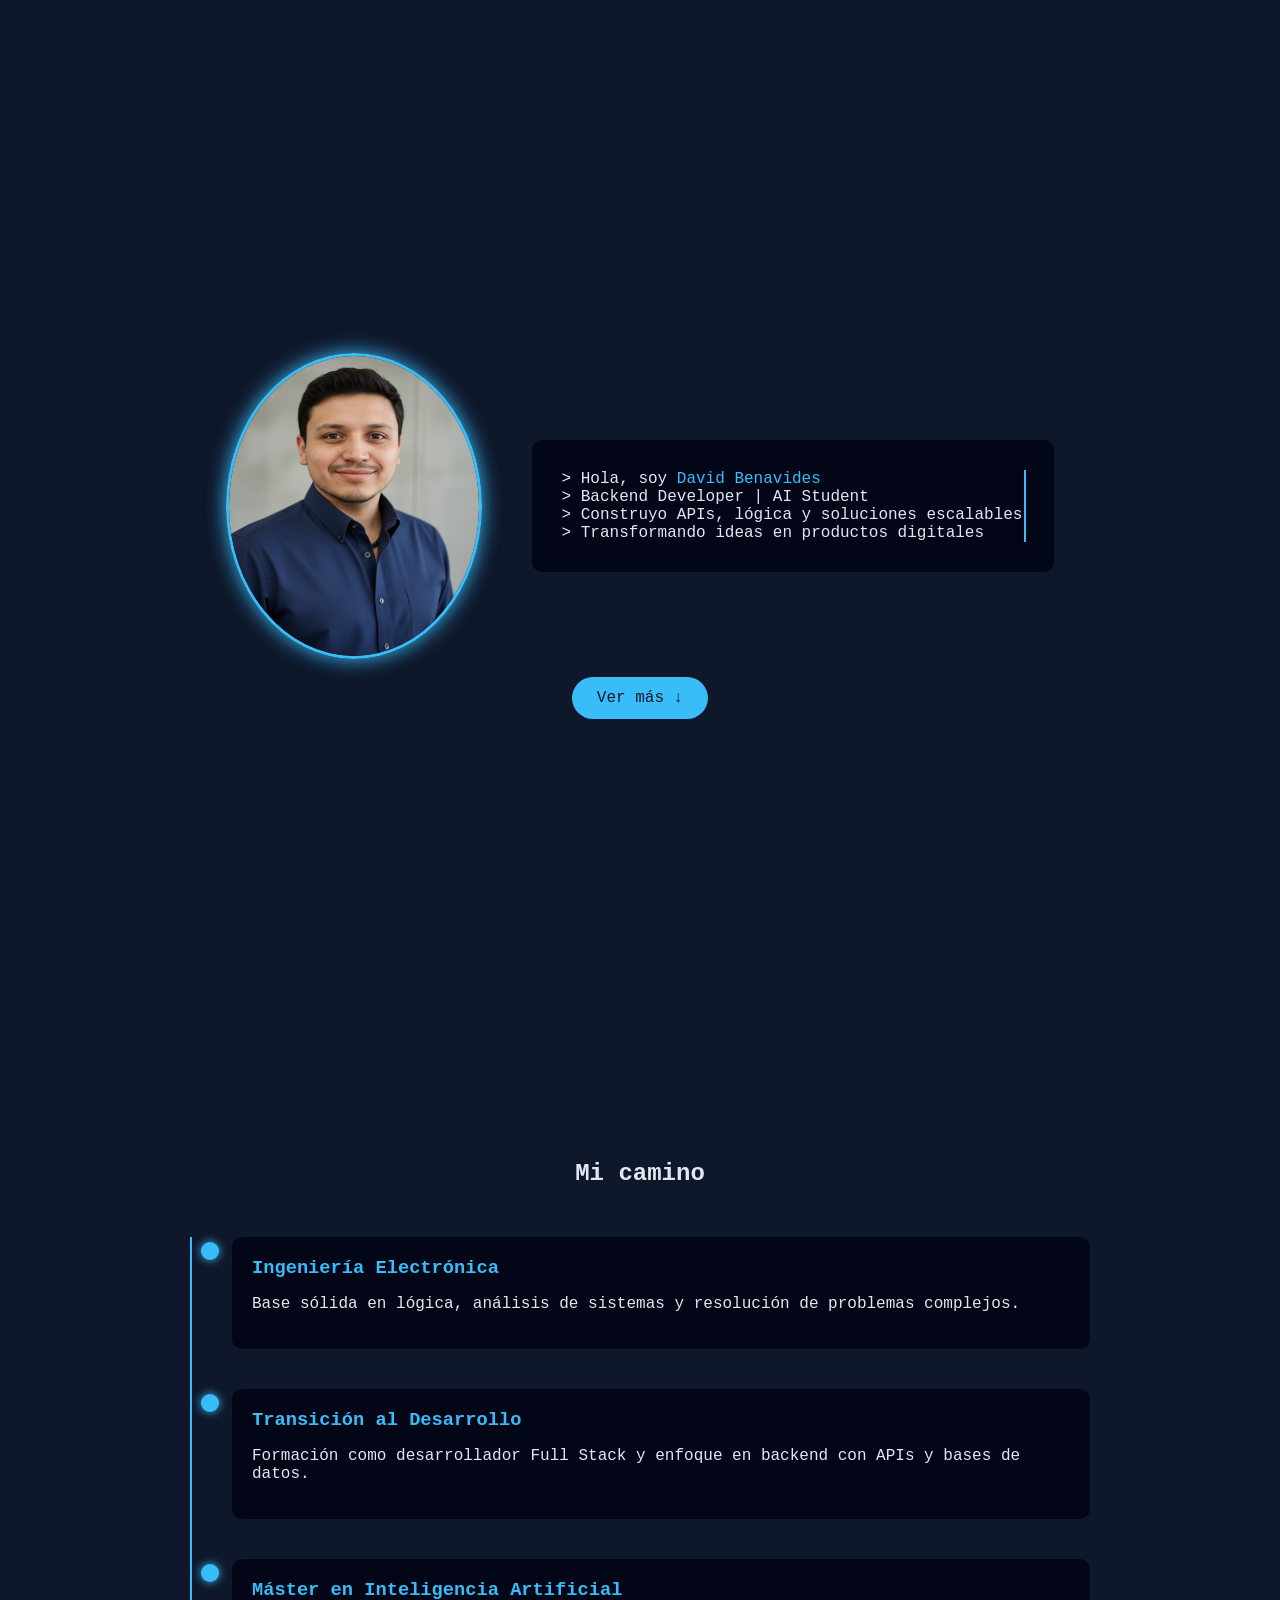
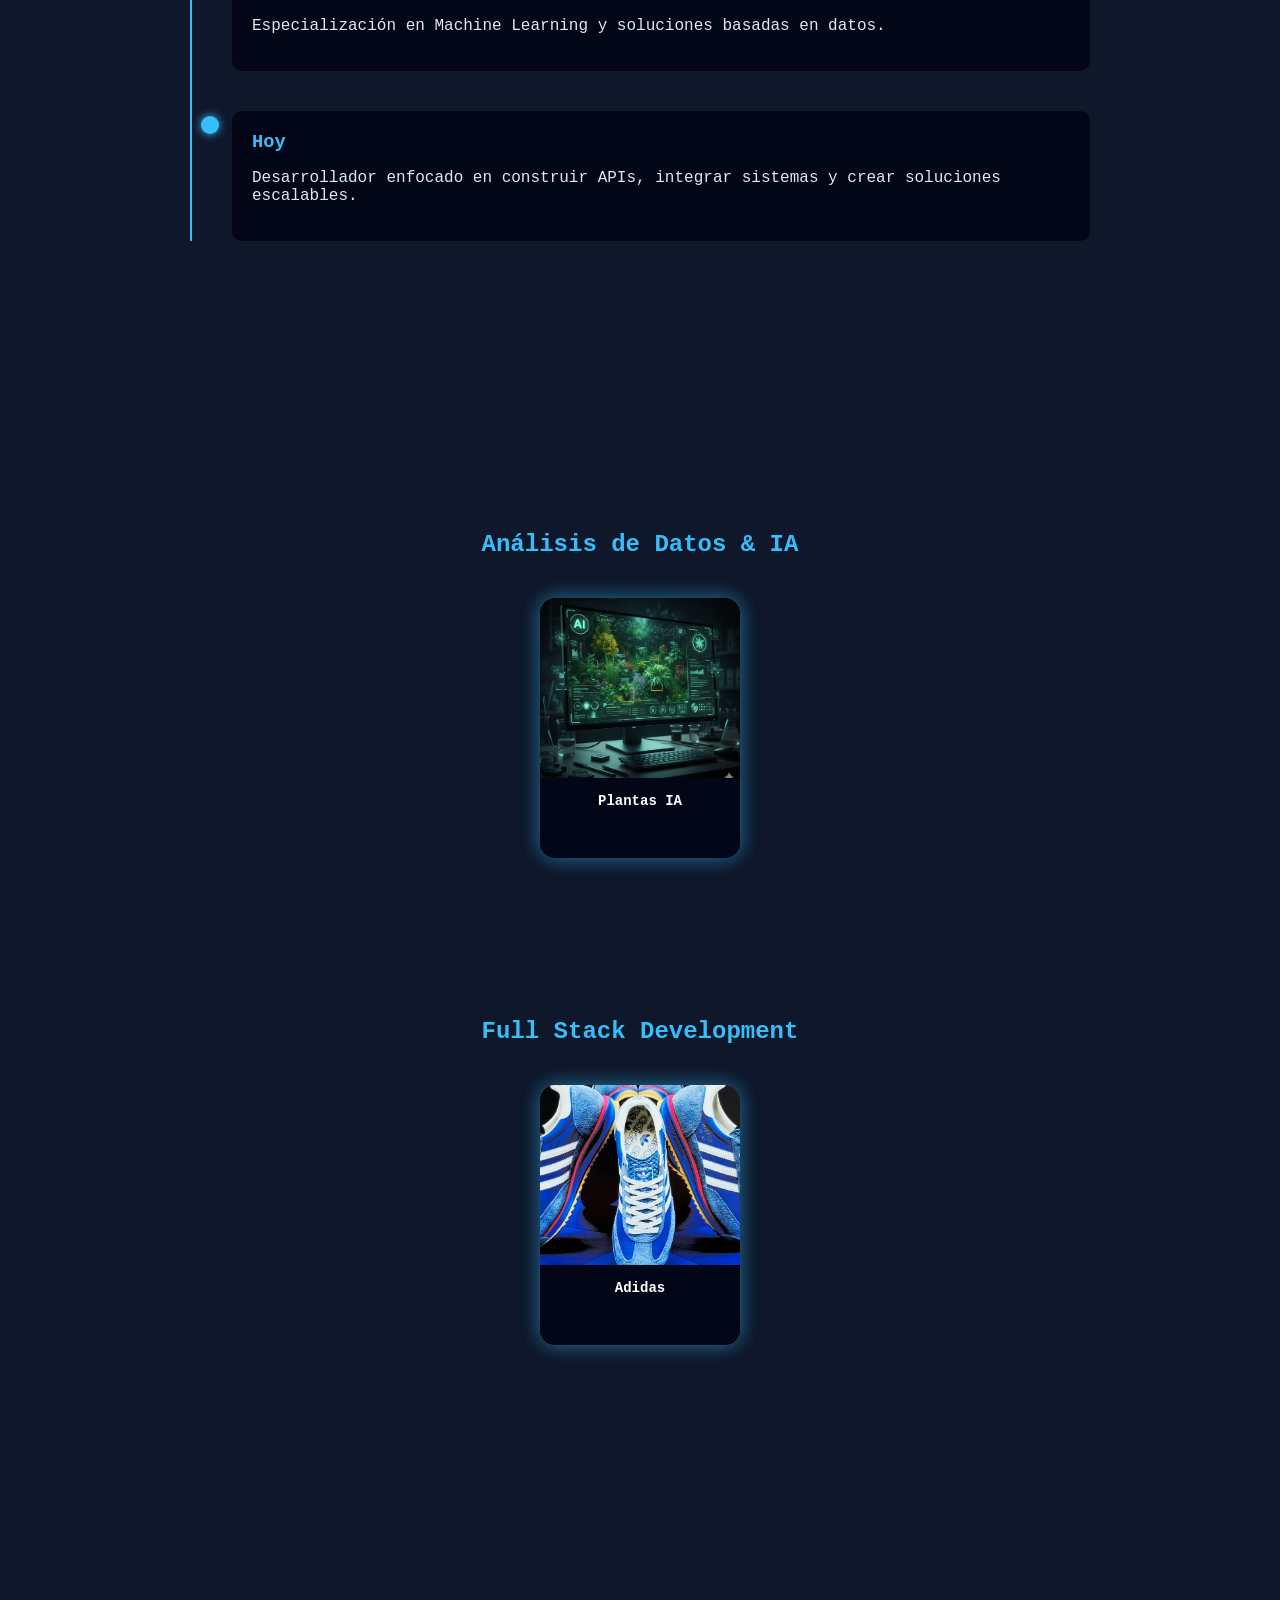
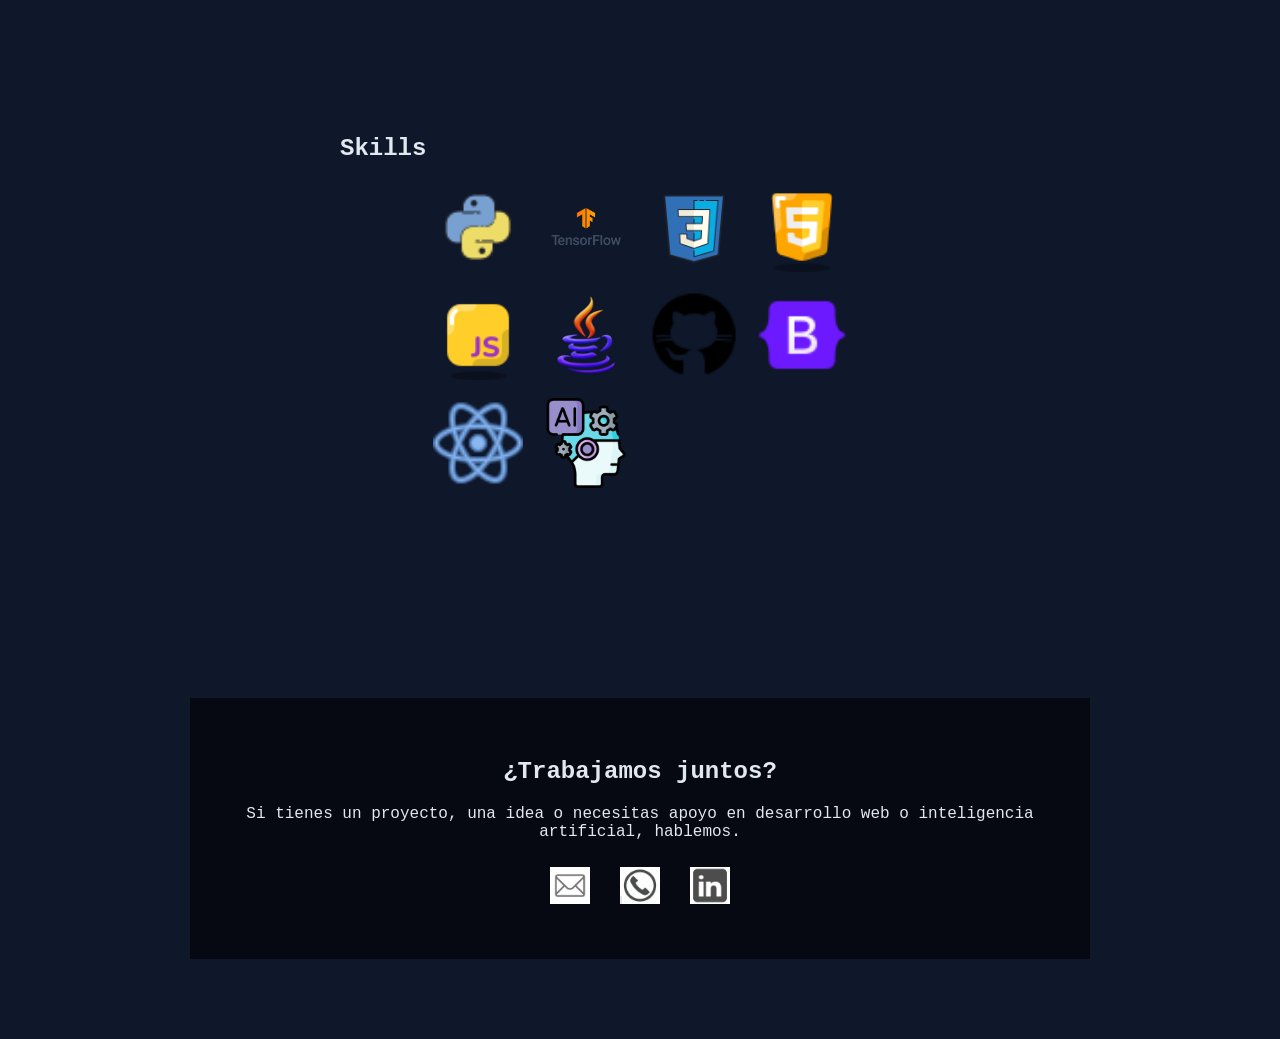
==== index.htm @ c7b83f07 "portafolio nuevo" ====
<!DOCTYPE html>
<html lang="es">
<head>
  <meta charset="UTF-8">
  <meta name="viewport" content="width=device-width, initial-scale=1.0">
  <title>David Benavides | Portfolio</title>
  <link rel="stylesheet" href="style.css">
</head>
<body>

<!-- HERO -->
<section class="hero">
  <div class="container">
    <img src="imagenes/david.jpg" alt="David" class="photo">

    <div class="terminal">
      <span class="line">> Hola, soy <span class="highlight">David Benavides</span></span>
      <span class="line">> Backend Developer | AI Student</span>
      <span class="line">> Construyo APIs, lógica y soluciones escalables</span>
      <span class="line">> Transformando ideas en productos digitales</span>
    </div>
  </div>

  <div class="cta">
    <a href="#about" class="btn">Ver más ↓</a>
  </div>
</section>

<!-- SOBRE MI -->
<section id="about" class="timeline-section">
  <h2>Mi camino</h2>

  <div class="timeline">

    <div class="timeline-item">
      <div class="timeline-content">
        <h3>Ingeniería Electrónica</h3>
        <p>Base sólida en lógica, análisis de sistemas y resolución de problemas complejos.</p>
      </div>
    </div>

    <div class="timeline-item">
      <div class="timeline-content">
        <h3>Transición al Desarrollo</h3>
        <p>Formación como desarrollador Full Stack y enfoque en backend con APIs y bases de datos.</p>
      </div>
    </div>

    <div class="timeline-item">
      <div class="timeline-content">
        <h3>Máster en Inteligencia Artificial</h3>
        <p>Especialización en Machine Learning y soluciones basadas en datos.</p>
      </div>
    </div>

    <div class="timeline-item">
      <div class="timeline-content">
        <h3>Hoy</h3>
        <p>Desarrollador enfocado en construir APIs, integrar sistemas y crear soluciones escalables.</p>
      </div>
    </div>

  </div>
</section>

<!-- PROYECTOS -->
<div class="projects-wrapper">

<section class="projects-3d">

  <!-- ===== IA ===== -->
  <h2>Análisis de Datos & IA</h2>

  <div class="projects-wrapper">

    <div class="container3d" id="carousel1">

      <div class="tarjeta" data-id="plantas" style="--i:0">
        <img src="../imagenes/imagen3.png">
        <h3>Plantas IA</h3>
      </div>

      <div class="tarjeta" data-id="placas" style="--i:1">
        <img src="../imagenes/imagen4.png">
        <h3>Placas IA</h3>
      </div>

      <div class="tarjeta" data-id="credito" style="--i:2">
        <img src="../imagenes/imagen5.png">
        <h3>Crédito ML</h3>
      </div>

      <div class="tarjeta" data-id="medico" style="--i:3">
        <img src="../imagenes/imagen2.png">
        <h3>Análisis Médico</h3>
      </div>

    </div>

  </div>


  <!-- ===== FULL STACK ===== -->
  <h2>Full Stack Development</h2>

  <div class="projects-wrapper">

    <div class="container3d" id="carousel2">

      <div class="tarjeta" data-id="adidas" style="--i:0">
        <img src="../imagenes/imagen8.webp">
        <h3>Adidas</h3>
      </div>

      <div class="tarjeta" data-id="cabanas" style="--i:1">
        <img src="../imagenes/imagen7.jpg">
        <h3>Cabañas</h3>
      </div>

      <div class="tarjeta" data-id="ecommerce" style="--i:2">
        <img src="../imagenes/imagen1.png">
        <h3>E-commerce</h3>
      </div>

      <div class="tarjeta" data-id="webapp" style="--i:3">
        <img src="../imagenes/imagen6.png">
        <h3>Web App</h3>
      </div>

    </div>

  </div>

 
</div>

</section>





<!-- SKILLS -->
<section id="skills">
  <div class="skills-card">
    <h2 class="skills-title">Skills</h2>

    <div class="skills-line">
      <img src="imagenes/python3.png" class="skill skill-anim">
      <img src="imagenes/tensorFlow.png" class="skill skill-anim">
      <img src="imagenes/css3.png" class="skill skill-anim">
      <img src="imagenes/html3.png" class="skill skill-anim">
      <img src="imagenes/javascript3.png" class="skill skill-anim">
      <img src="imagenes/java3.png" class="skill skill-anim">

      <img src="imagenes/git3.png" class="skill skill-static">
      <img src="imagenes/boostrap3.png" class="skill skill-static">
      <img src="imagenes/react3.png" class="skill skill-static">
      <img src="imagenes/ai.png" class="skill skill-static">
    </div>
  </div>
</section>

<!-- CONTACTO -->
<section id="contacto">
  <div class="contact-card">
    <div class="contact-overlay">
      <h2>¿Trabajamos juntos?</h2>
      <p>
        Si tienes un proyecto, una idea o necesitas apoyo en desarrollo web
        o inteligencia artificial, hablemos.
      </p>

      <div class="contact-buttons">
        <a href="mailto:benavidesrestrepodavid@gmail.com" class="icon-contact">
          <img src="imagenes/correo.png">
        </a>

        <a href="https://wa.me/573246151330" target="_blank" class="icon-contact">
          <img src="imagenes/wssp.jpg">
        </a>

        <a href="https://www.linkedin.com/in/david-benavides-restrepo-1a82552b4/" target="_blank" class="icon-contact">
          <img src="imagenes/linkedin.png">
        </a>
      </div>
    </div>
  </div>
</section>

<!-- PANEL FLOTANTE -->
<div id="overlay" class="overlay hidden">
  <div class="project-panel">

    <button class="close-btn" onclick="cerrarPanel()">✕</button>

    <h2 id="panel-title">Título</h2>
    
    <p id="panel-desc" class="typing-fast">
      Descripción del proyecto...
    </p>

    <a id="panel-link" href="#" target="_blank" class="btn-panel">
      Ver proyecto
    </a>

  </div>
</div>
<script src="script.js"></script>
</body>

</html>
---- style.css ----
body {
  margin: 0;
  font-family: 'Courier New', monospace;
  background: #0f172a;
  color: #e2e8f0;
}

section {
  padding: 80px 20px;
}

/* HERO */
.hero {
  height: 100vh;
  display: flex;
  flex-direction: column;
  justify-content: center;
}

.container {
  display: flex;
  align-items: center;
  justify-content: center;
  gap: 50px;
}

.photo {
  width: 250px;
  height: 300px;
  border-radius: 50%;
  border: 3px solid #38bdf8;
  box-shadow: 0 0 20px #38bdf8;
}

/* TERMINAL */
.terminal {
  background: #020617;
  padding: 30px;
  border-radius: 10px;
}

.line {
  display: block;
  white-space: nowrap;
  overflow: hidden;
  border-right: 2px solid #38bdf8;
  width: 0;
  animation: typing 3s steps(40, end) forwards, blink 0.7s infinite;
}

.line:nth-child(2) { animation-delay: 3s; }
.line:nth-child(3) { animation-delay: 6s; }
.line:nth-child(4) { animation-delay: 9s; }

@keyframes typing {
  from { width: 0 }
  to { width: 100% }
}

@keyframes blink {
  50% { border-color: transparent }
}

.highlight {
  color: #38bdf8;
}

/* BOTÓN */
.cta {
  text-align: center;
  margin-top: 30px;
}

.btn {
  background: #38bdf8;
  padding: 12px 25px;
  border-radius: 25px;
  text-decoration: none;
  color: #0f172a;
}

/* ABOUT */
.about {
  text-align: center;
  max-width: 800px;
  margin: auto;
}

/* PROYECTOS */
.projects {
  text-align: center;
}

.cards {
  display: flex;
  gap: 30px;
  justify-content: center;
  flex-wrap: wrap;
}

.card {
  background: #020617;
  padding: 20px;
  border-radius: 10px;
  width: 250px;
  transition: 0.3s;
}

.card:hover {
  transform: translateY(-10px);
}


/* SKILLS */

.skills-card {
  max-width: 600px;
  margin: auto;
  padding: 50px 20px;
}

.skills-line {
  display: grid;
  grid-template-columns: repeat(4, 90px);
  justify-content: center;
  gap: 18px;
}

/* TODAS LAS SKILLS */
.skill {
  width: 90px;
  height: 90px;
  object-fit: contain;
  margin: auto;

  transition: transform 0.3s ease;

  /* 🔥 ANIMACIÓN PARA TODAS */
  animation: float 4s ease-in-out infinite;
}

/* HOVER */
.skill:hover {
  transform: scale(1.2) translateY(-5px);
}

/* 🔥 DESFASE (para que no se muevan al tiempo) */
.skill:nth-child(1) { animation-delay: 0s; }
.skill:nth-child(2) { animation-delay: 0.4s; }
.skill:nth-child(3) { animation-delay: 0.8s; }
.skill:nth-child(4) { animation-delay: 1.2s; }
.skill:nth-child(5) { animation-delay: 1.6s; }
.skill:nth-child(6) { animation-delay: 2s; }
.skill:nth-child(7) { animation-delay: 2.4s; }
.skill:nth-child(8) { animation-delay: 2.8s; }
.skill:nth-child(9) { animation-delay: 3.2s; }
.skill:nth-child(10) { animation-delay: 3.6s; }

/* ANIMACIÓN */
@keyframes float {
  0%   { transform: translateY(0); }
  50%  { transform: translateY(-12px); }
  100% { transform: translateY(0); }
}



/* CONTACTO */
.contact-card {
  max-width: 900px;
  margin: auto;
  background: url("imagenes/contact-bg.jpg") center/cover;
  border-radius: 15px;
}

.contact-overlay {
  background: rgba(0,0,0,0.6);
  padding: 40px;
  text-align: center;
}

.icon-contact {
  margin: 10px;
  display: inline-block;
}

.icon-contact img {
  width: 40px;
}
/* TIMELINE */
.timeline-section {
  text-align: center;
  max-width: 900px;
  margin: auto;
}

.timeline {
  position: relative;
  margin: 50px 0;
  padding-left: 20px;
  border-left: 2px solid #38bdf8;
}

.timeline-item {
  margin-bottom: 40px;
  position: relative;
}

.timeline-item::before {
  content: "";
  position: absolute;
  left: -11px;
  top: 5px;
  width: 18px;
  height: 18px;
  background: #38bdf8;
  border-radius: 50%;
  box-shadow: 0 0 10px #38bdf8;
}

.timeline-content {
  background: #020617;
  padding: 20px;
  border-radius: 10px;
  margin-left: 20px;
  text-align: left;
  transition: 0.3s;
}

.timeline-content:hover {
  transform: translateX(5px);
  box-shadow: 0 0 20px rgba(56,189,248,0.4);
}

.timeline-content h3 {
  margin: 0 0 10px;
  color: #38bdf8;
}
/* SECCIÓN */
.projects-3d {
  text-align: center;
}

.projects-3d h2 {
  margin: 80px 0 40px;
  color: #38bdf8;
}

/* CONTENEDOR */
.container3d {
  position: relative;
  width: 300px;
  height: 220px;
  margin: 0 auto 200px;
  transform-style: preserve-3d;
  animation: rotar 14s linear infinite;
}

/* ROTACIÓN SUAVE */
@keyframes rotar {
  from {
    transform: perspective(900px) rotateY(0deg);
  }
  to {
    transform: perspective(900px) rotateY(360deg);
  }
}

/* TARJETAS */
.tarjeta {
  position: absolute;
  width: 200px;
  height: 260px;
  top: 0;
  left: 50px;

  transform:
    rotateY(calc(var(--i) * 90deg))
    translateZ(280px);

  border-radius: 15px;
  overflow: hidden;
  background: #020617;
  box-shadow: 0 0 20px rgba(56,189,248,0.3);
  cursor: pointer;
  transition: 0.4s;
}

/* IMAGEN */
.tarjeta img {
  width: 100%;
  height: 180px;
  object-fit: cover;
}

/* TEXTO */
.tarjeta h3 {
  margin: 10px;
  font-size: 14px;
  color: white;
}

/* HOVER PRO */
.tarjeta:hover {
  transform:
    rotateY(calc(var(--i) * 90deg))
    translateZ(320px)
    scale(1.08);

  box-shadow: 0 0 35px #38bdf8;
}

/* PARTE DE EL DESPLIEGUE DE CADA PROYECTO*/

/* OVERLAY FONDO */
.overlay {
  position: fixed;
  top: 0;
  left: 0;
  width: 100%;
  height: 100%;

  background: rgba(0,0,0,0.5);
  backdrop-filter: blur(5px);

  display: flex;
  justify-content: flex-end;
  align-items: center;

  padding-right: 80px;
  z-index: 999;
}

.hidden {
  display: none;
}

/* PANEL DERECHO */
.project-panel {
  width: 350px;
  height: 500px;

  background: white;
  color: #020617;

  border-radius: 15px;
  padding: 25px;

  box-shadow: 0 20px 50px rgba(0,0,0,0.5);

  display: flex;
  flex-direction: column;
  justify-content: space-between;

  animation: slideIn 0.4s ease;
}

/* ANIMACIÓN */
@keyframes slideIn {
  from {
    transform: translateX(100px);
    opacity: 0;
  }
  to {
    transform: translateX(0);
    opacity: 1;
  }
}

/* BOTÓN CERRAR */
.close-btn {
  align-self: flex-end;
  border: none;
  background: none;
  font-size: 20px;
  cursor: pointer;
}

/* BOTÓN LINK */
.btn-panel {
  text-decoration: none;
  background: #38bdf8;
  color: #020617;
  padding: 12px;
  border-radius: 10px;
  text-align: center;
  font-weight: bold;
}

/* TEXTO TYPING RÁPIDO */
.typing-fast {
  border-right: 2px solid #020617;
  white-space: normal;
  word-wrap: break-word;
  overflow-y: auto;
  animation: none;
}

@keyframes typingFast {
  from { width: 0 }
  to { width: 100% }
}
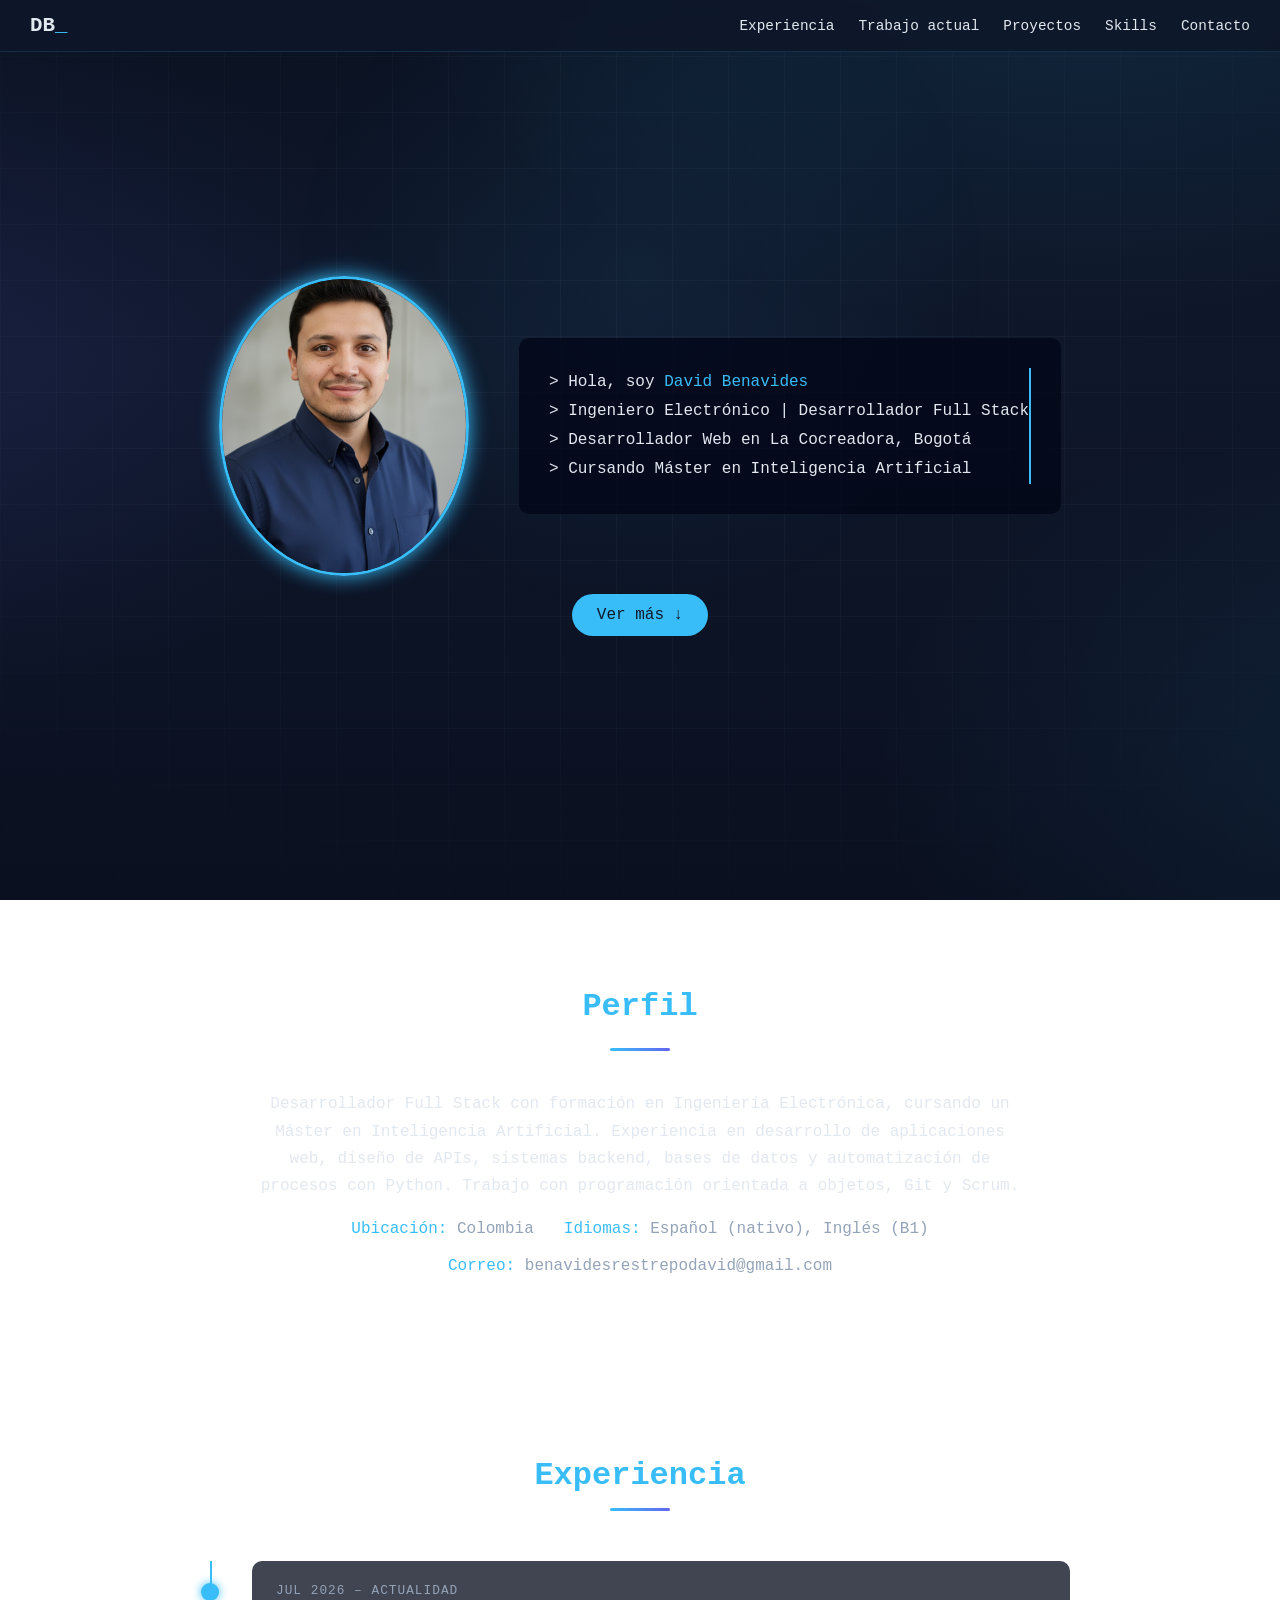
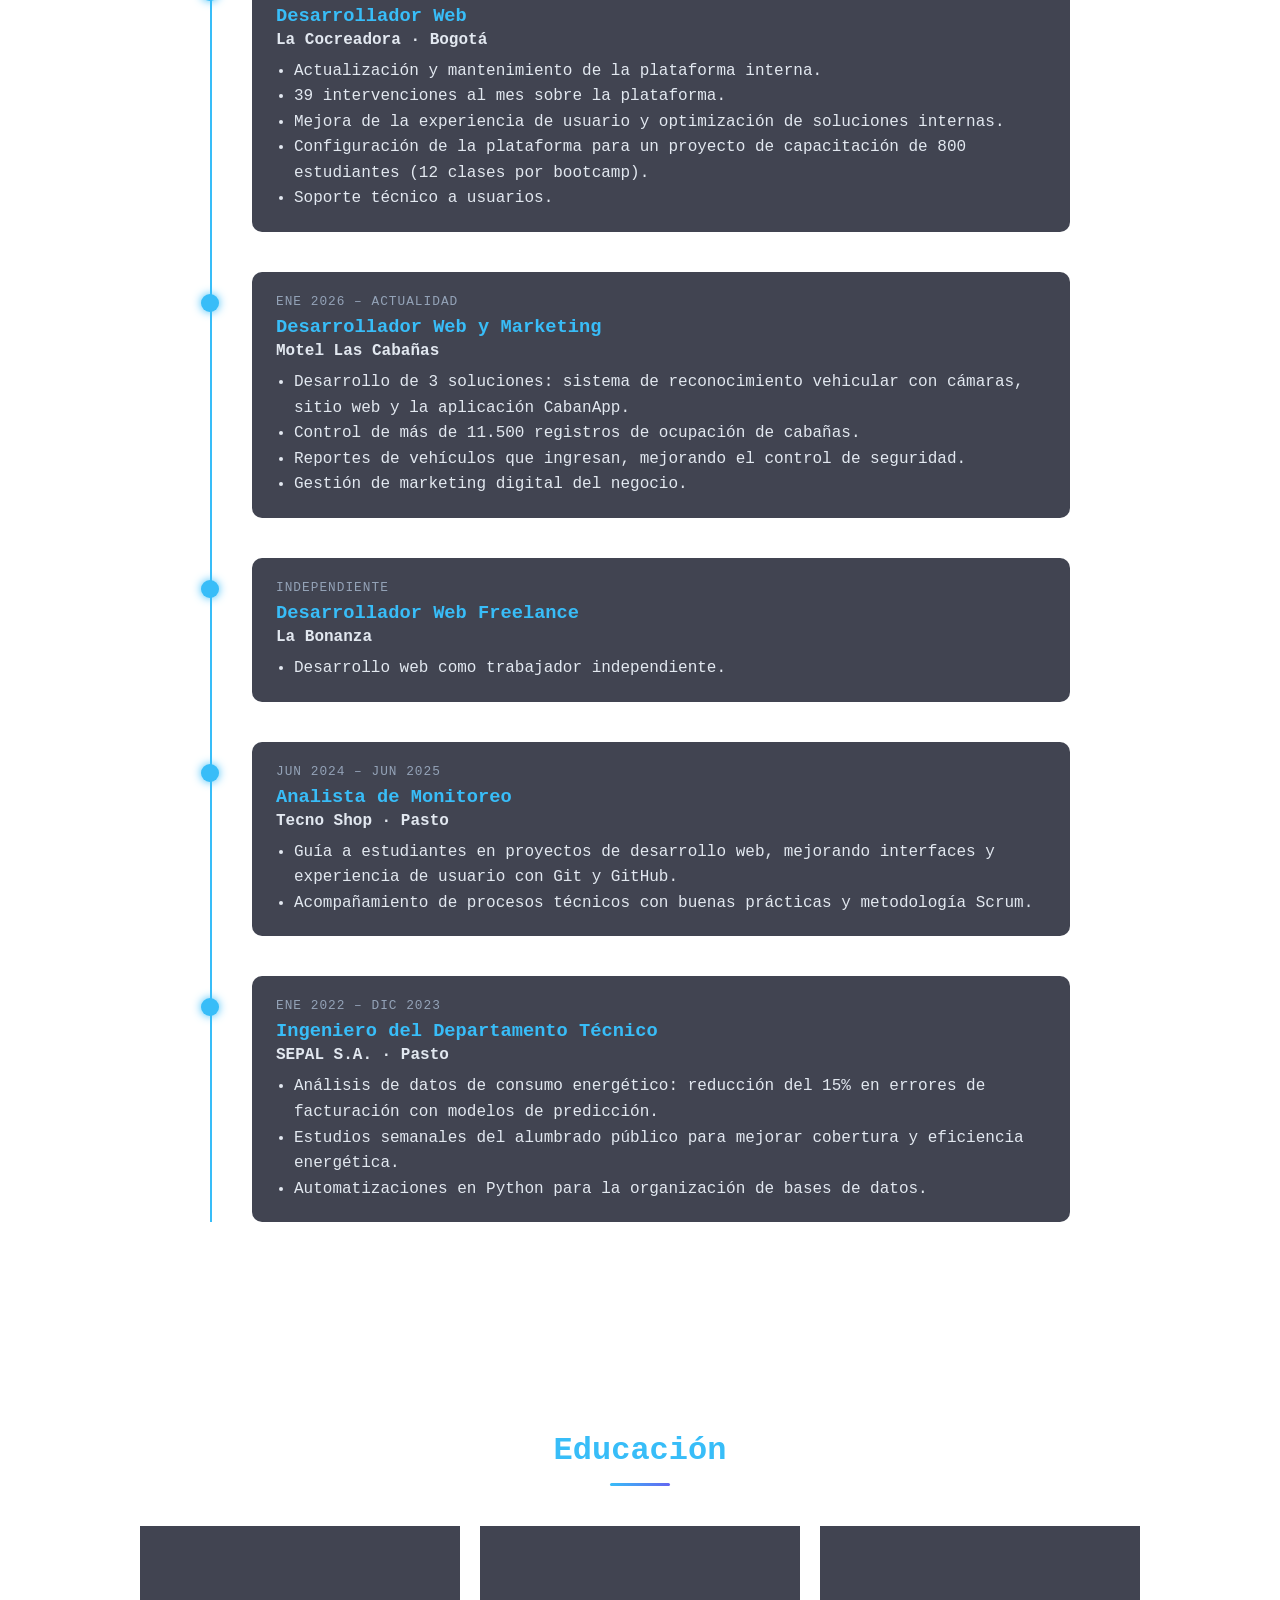
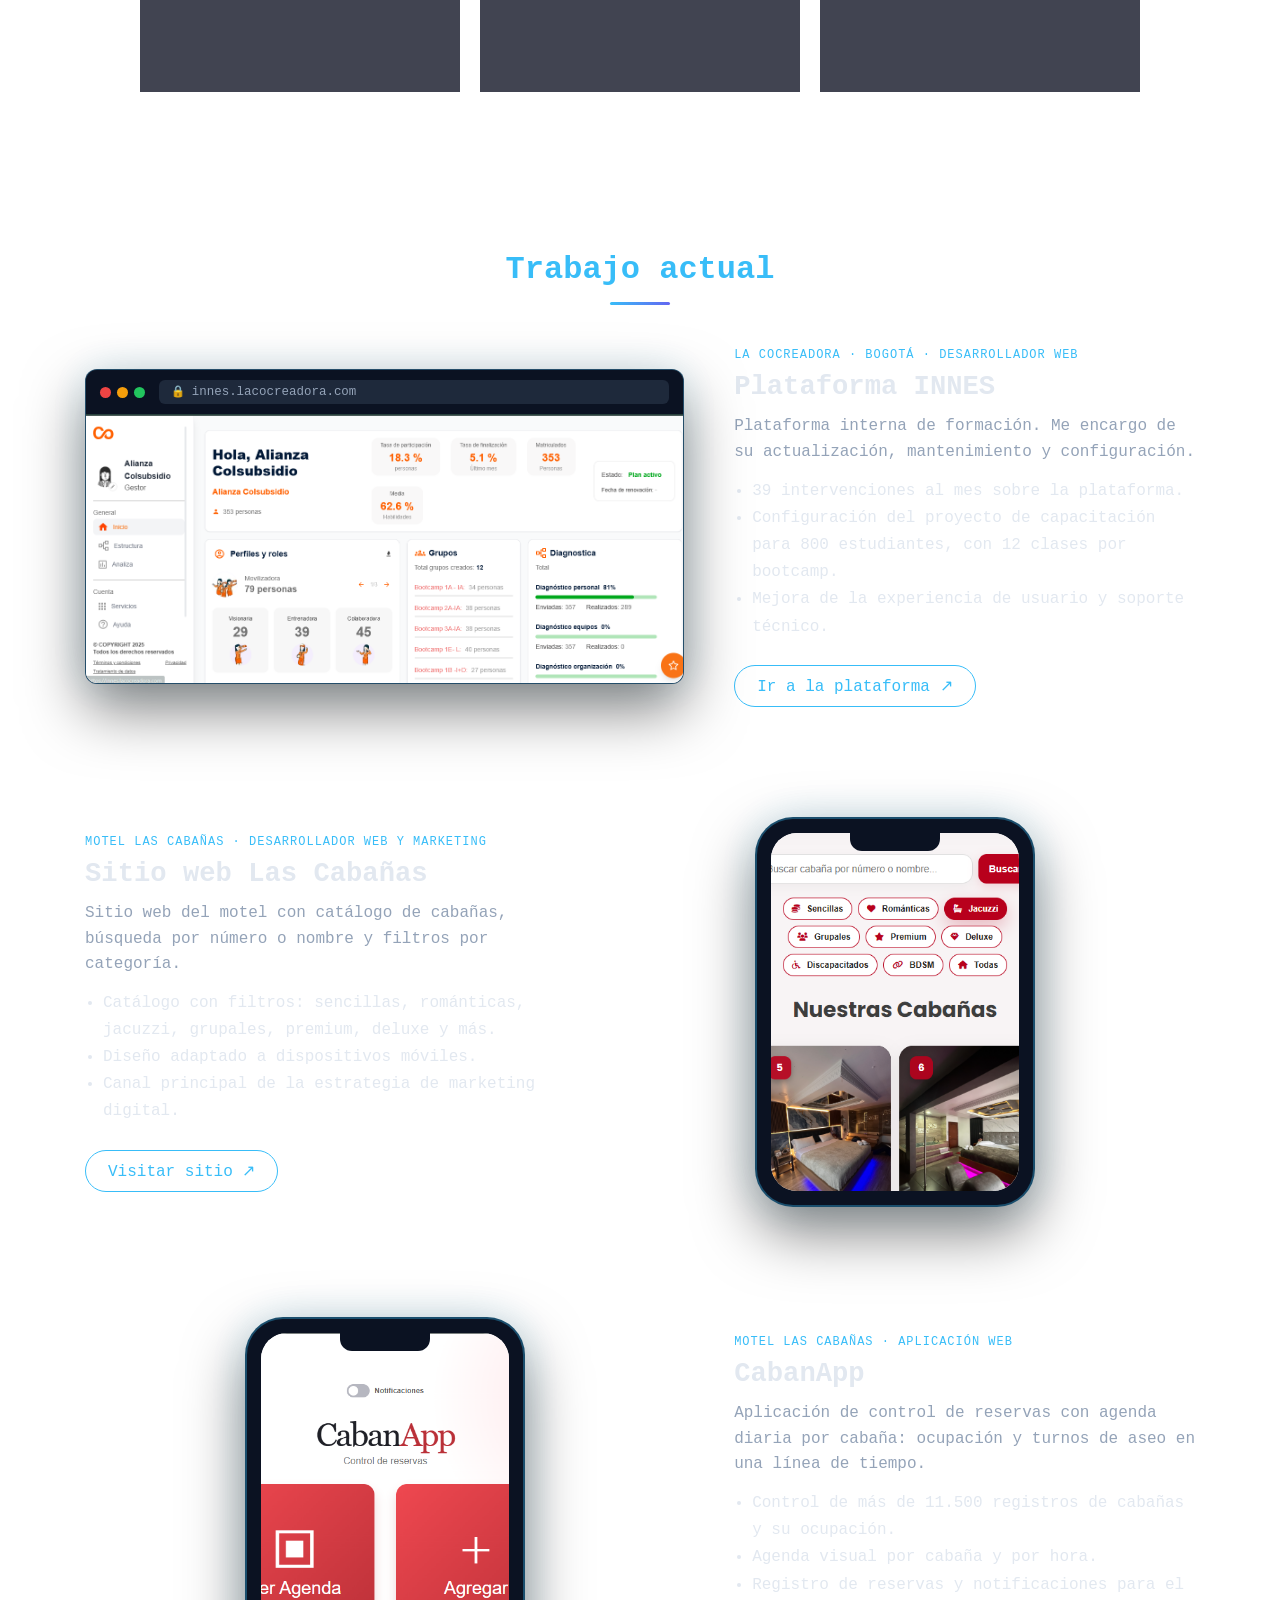
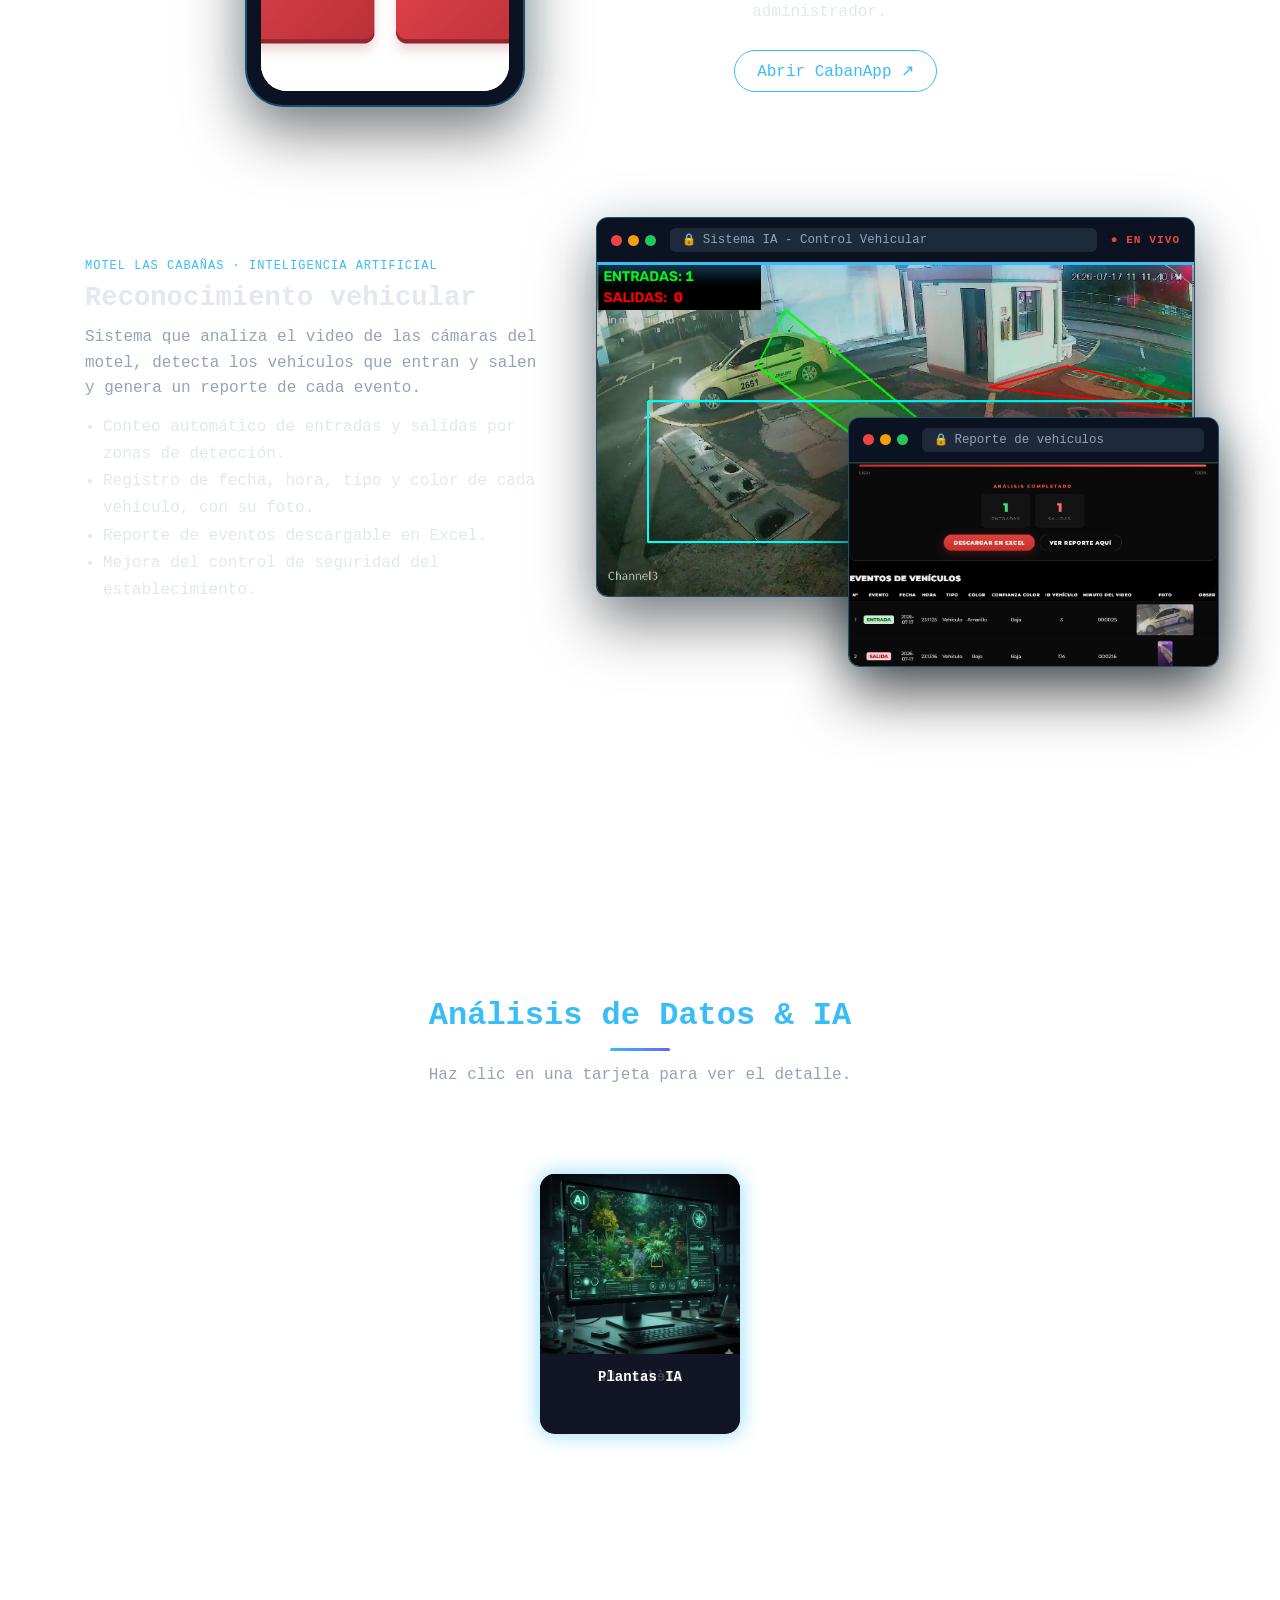
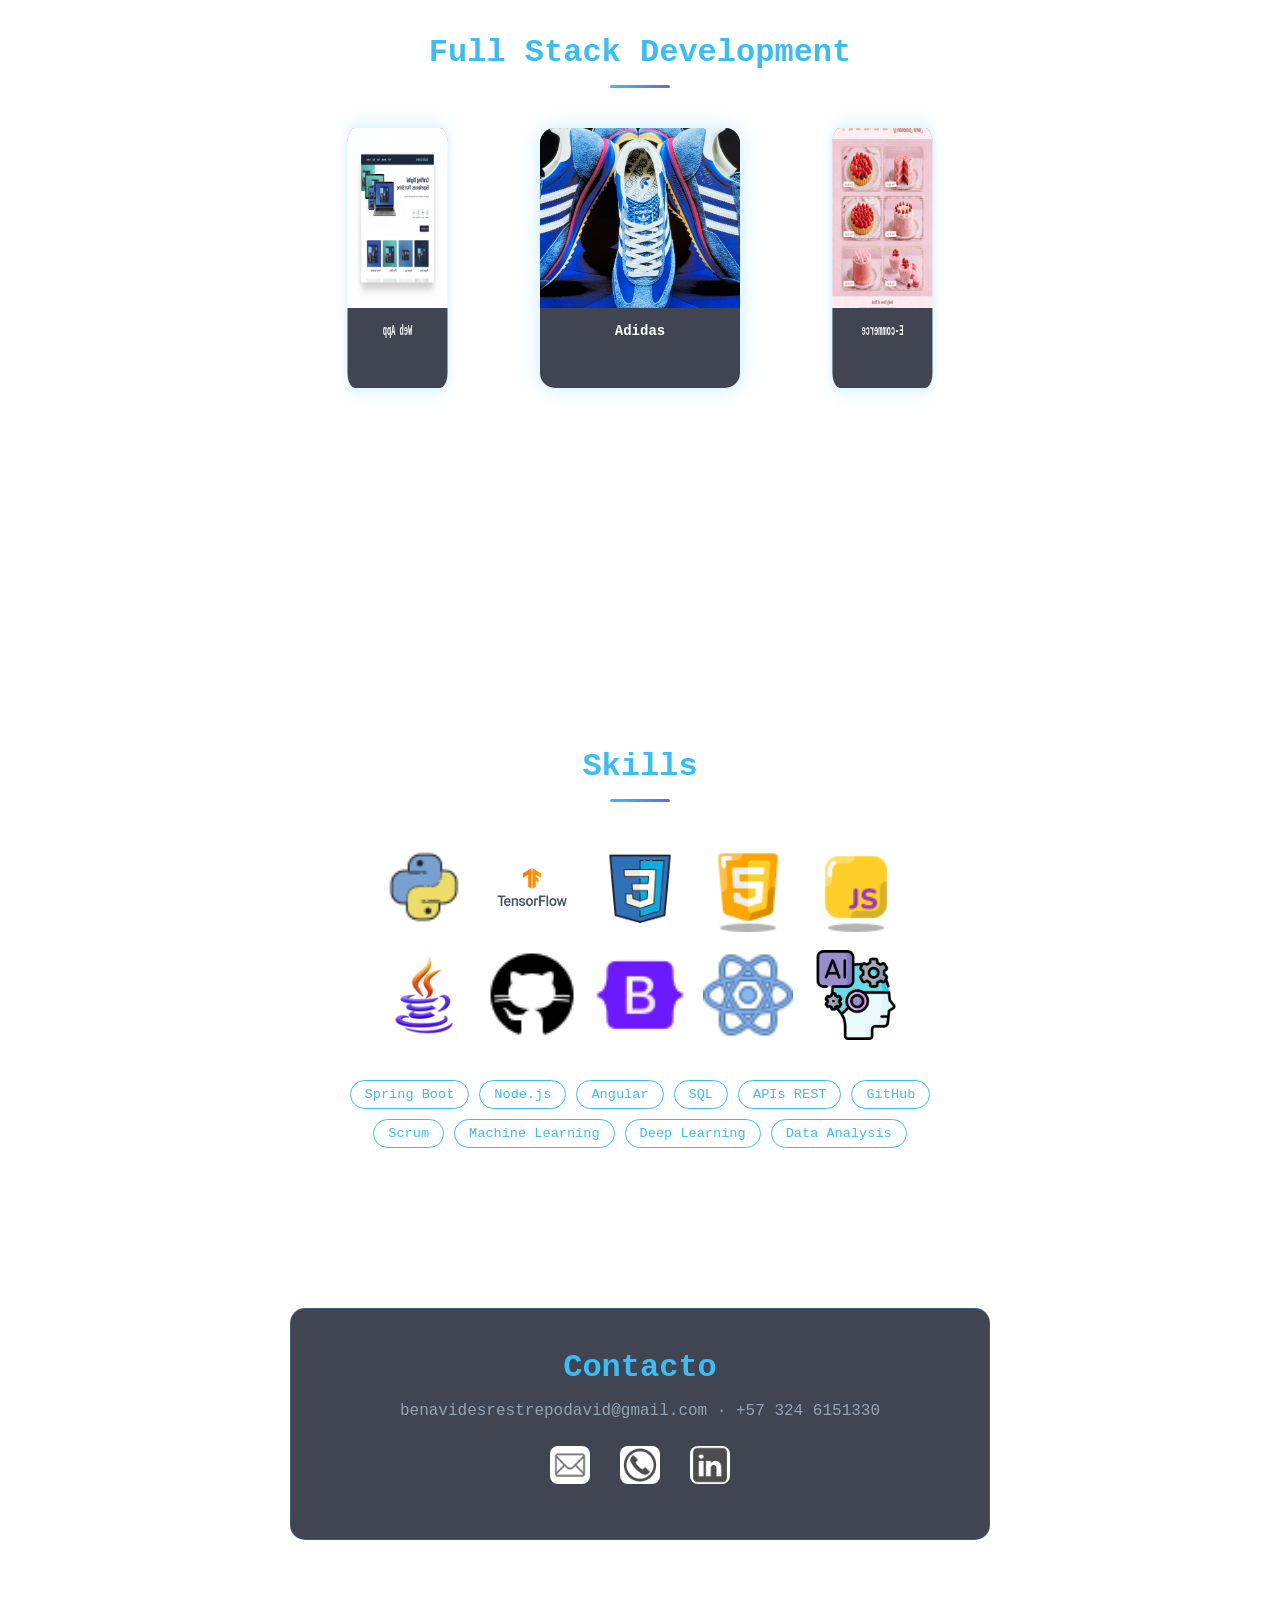
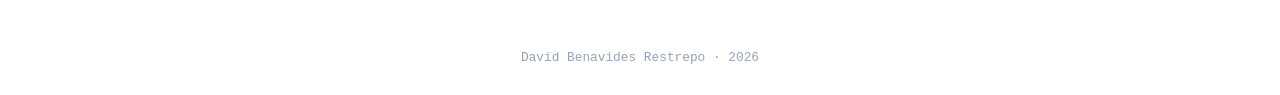
==== commit a10c9350: "Portafolio: experiencia, trabajo actual y nuevo fondo - Timeline con experiencia laboral y sección d" ====
--- a/index.htm
+++ b/index.htm
@@ -3,142 +3,309 @@
 <head>
   <meta charset="UTF-8">
   <meta name="viewport" content="width=device-width, initial-scale=1.0">
-  <title>David Benavides | Portfolio</title>
+  <title>David Benavides | Portafolio</title>
+  <meta name="description" content="David Benavides Restrepo - Ingeniero Electrónico y Desarrollador Full Stack.">
   <link rel="stylesheet" href="style.css">
 </head>
 <body>
 
+<!-- NAV -->
+<header class="nav">
+  <a href="#inicio" class="nav-logo">DB<span class="highlight">_</span></a>
+  <button class="nav-toggle" aria-label="Menú" onclick="document.body.classList.toggle('menu-open')">☰</button>
+  <nav class="nav-links">
+    <a href="#experiencia">Experiencia</a>
+    <a href="#trabajo">Trabajo actual</a>
+    <a href="#proyectos">Proyectos</a>
+    <a href="#skills">Skills</a>
+    <a href="#contacto">Contacto</a>
+  </nav>
+</header>
+
 <!-- HERO -->
-<section class="hero">
+<section class="hero" id="inicio">
   <div class="container">
-    <img src="imagenes/david.jpg" alt="David" class="photo">
+    <img src="imagenes/david.jpg" alt="David Benavides" class="photo">
 
     <div class="terminal">
       <span class="line">> Hola, soy <span class="highlight">David Benavides</span></span>
-      <span class="line">> Backend Developer | AI Student</span>
-      <span class="line">> Construyo APIs, lógica y soluciones escalables</span>
-      <span class="line">> Transformando ideas en productos digitales</span>
+      <span class="line">> Ingeniero Electrónico | Desarrollador Full Stack</span>
+      <span class="line">> Desarrollador Web en La Cocreadora, Bogotá</span>
+      <span class="line">> Cursando Máster en Inteligencia Artificial</span>
     </div>
   </div>
 
   <div class="cta">
-    <a href="#about" class="btn">Ver más ↓</a>
-  </div>
-</section>
-
-<!-- SOBRE MI -->
-<section id="about" class="timeline-section">
-  <h2>Mi camino</h2>
+    <a href="#experiencia" class="btn">Ver más ↓</a>
+  </div>
+</section>
+
+<!-- PERFIL -->
+<section class="perfil reveal">
+  <h2>Perfil</h2>
+  <p>
+    Desarrollador Full Stack con formación en Ingeniería Electrónica, cursando un Máster en Inteligencia Artificial.
+    Experiencia en desarrollo de aplicaciones web, diseño de APIs, sistemas backend, bases de datos y
+    automatización de procesos con Python. Trabajo con programación orientada a objetos, Git y Scrum.
+  </p>
+  <ul class="perfil-datos">
+    <li><span class="highlight">Ubicación:</span> Colombia</li>
+    <li><span class="highlight">Idiomas:</span> Español (nativo), Inglés (B1)</li>
+    <li><span class="highlight">Correo:</span> benavidesrestrepodavid@gmail.com</li>
+  </ul>
+</section>
+
+<!-- EXPERIENCIA -->
+<section id="experiencia" class="timeline-section">
+  <h2>Experiencia</h2>
 
   <div class="timeline">
 
-    <div class="timeline-item">
-      <div class="timeline-content">
-        <h3>Ingeniería Electrónica</h3>
-        <p>Base sólida en lógica, análisis de sistemas y resolución de problemas complejos.</p>
-      </div>
-    </div>
-
-    <div class="timeline-item">
-      <div class="timeline-content">
-        <h3>Transición al Desarrollo</h3>
-        <p>Formación como desarrollador Full Stack y enfoque en backend con APIs y bases de datos.</p>
-      </div>
-    </div>
-
-    <div class="timeline-item">
-      <div class="timeline-content">
-        <h3>Máster en Inteligencia Artificial</h3>
-        <p>Especialización en Machine Learning y soluciones basadas en datos.</p>
-      </div>
-    </div>
-
-    <div class="timeline-item">
-      <div class="timeline-content">
-        <h3>Hoy</h3>
-        <p>Desarrollador enfocado en construir APIs, integrar sistemas y crear soluciones escalables.</p>
-      </div>
-    </div>
-
-  </div>
+    <div class="timeline-item reveal">
+      <div class="timeline-content">
+        <span class="fecha">Jul 2026 – Actualidad</span>
+        <h3>Desarrollador Web</h3>
+        <p class="empresa">La Cocreadora · Bogotá</p>
+        <ul>
+          <li>Actualización y mantenimiento de la plataforma interna.</li>
+          <li>39 intervenciones al mes sobre la plataforma.</li>
+          <li>Mejora de la experiencia de usuario y optimización de soluciones internas.</li>
+          <li>Configuración de la plataforma para un proyecto de capacitación de 800 estudiantes (12 clases por bootcamp).</li>
+          <li>Soporte técnico a usuarios.</li>
+        </ul>
+      </div>
+    </div>
+
+    <div class="timeline-item reveal">
+      <div class="timeline-content">
+        <span class="fecha">Ene 2026 – Actualidad</span>
+        <h3>Desarrollador Web y Marketing</h3>
+        <p class="empresa">Motel Las Cabañas</p>
+        <ul>
+          <li>Desarrollo de 3 soluciones: sistema de reconocimiento vehicular con cámaras, sitio web y la aplicación CabanApp.</li>
+          <li>Control de más de 11.500 registros de ocupación de cabañas.</li>
+          <li>Reportes de vehículos que ingresan, mejorando el control de seguridad.</li>
+          <li>Gestión de marketing digital del negocio.</li>
+        </ul>
+      </div>
+    </div>
+
+    <div class="timeline-item reveal">
+      <div class="timeline-content">
+        <span class="fecha">Independiente</span>
+        <h3>Desarrollador Web Freelance</h3>
+        <p class="empresa">La Bonanza</p>
+        <ul>
+          <li>Desarrollo web como trabajador independiente.</li>
+        </ul>
+      </div>
+    </div>
+
+    <div class="timeline-item reveal">
+      <div class="timeline-content">
+        <span class="fecha">Jun 2024 – Jun 2025</span>
+        <h3>Analista de Monitoreo</h3>
+        <p class="empresa">Tecno Shop · Pasto</p>
+        <ul>
+          <li>Guía a estudiantes en proyectos de desarrollo web, mejorando interfaces y experiencia de usuario con Git y GitHub.</li>
+          <li>Acompañamiento de procesos técnicos con buenas prácticas y metodología Scrum.</li>
+        </ul>
+      </div>
+    </div>
+
+    <div class="timeline-item reveal">
+      <div class="timeline-content">
+        <span class="fecha">Ene 2022 – Dic 2023</span>
+        <h3>Ingeniero del Departamento Técnico</h3>
+        <p class="empresa">SEPAL S.A. · Pasto</p>
+        <ul>
+          <li>Análisis de datos de consumo energético: reducción del 15% en errores de facturación con modelos de predicción.</li>
+          <li>Estudios semanales del alumbrado público para mejorar cobertura y eficiencia energética.</li>
+          <li>Automatizaciones en Python para la organización de bases de datos.</li>
+        </ul>
+      </div>
+    </div>
+
+  </div>
+</section>
+
+<!-- EDUCACIÓN -->
+<section class="educacion">
+  <h2>Educación</h2>
+  <div class="edu-grid">
+    <div class="edu-card reveal">
+      <span class="fecha">Desde Oct 2024</span>
+      <h3>Máster en Inteligencia Artificial</h3>
+      <p>Universidad Internacional de Valencia · España</p>
+    </div>
+    <div class="edu-card reveal">
+      <span class="fecha">Oct 2025 – Ene 2026</span>
+      <h3>Desarrollador Web Full Stack</h3>
+      <p>Generation Colombia</p>
+    </div>
+    <div class="edu-card reveal">
+      <span class="fecha">Ene 2015 – Dic 2021</span>
+      <h3>Ingeniero Electrónico</h3>
+      <p>Institución Universitaria de Envigado</p>
+    </div>
+  </div>
+</section>
+
+<!-- TRABAJO ACTUAL -->
+<section id="trabajo" class="showcase">
+  <h2>Trabajo actual</h2>
+
+  <!-- LA COCREADORA -->
+  <article class="show-item reveal">
+    <div class="mockup browser tilt">
+      <div class="browser-bar">
+        <span class="dots"><i></i><i></i><i></i></span>
+        <span class="url">innes.lacocreadora.com</span>
+      </div>
+      <div class="screen">
+        <img src="imagenes/cocreadora_imagen1.png" alt="Plataforma INNES de La Cocreadora">
+      </div>
+    </div>
+    <div class="show-info">
+      <span class="show-tag">La Cocreadora · Bogotá · Desarrollador Web</span>
+      <h3>Plataforma INNES</h3>
+      <p>Plataforma interna de formación. Me encargo de su actualización, mantenimiento y configuración.</p>
+      <ul>
+        <li>39 intervenciones al mes sobre la plataforma.</li>
+        <li>Configuración del proyecto de capacitación para 800 estudiantes, con 12 clases por bootcamp.</li>
+        <li>Mejora de la experiencia de usuario y soporte técnico.</li>
+      </ul>
+      <a href="https://innes.lacocreadora.com/login" target="_blank" class="btn-link">Ir a la plataforma ↗</a>
+    </div>
+  </article>
+
+  <!-- SITIO WEB LAS CABAÑAS -->
+  <article class="show-item reverse reveal">
+    <div class="mockup phone tilt">
+      <span class="notch"></span>
+      <div class="screen">
+        <img src="imagenes/motel_img.png" alt="Sitio web Las Cabañas en móvil">
+      </div>
+    </div>
+    <div class="show-info">
+      <span class="show-tag">Motel Las Cabañas · Desarrollador Web y Marketing</span>
+      <h3>Sitio web Las Cabañas</h3>
+      <p>Sitio web del motel con catálogo de cabañas, búsqueda por número o nombre y filtros por categoría.</p>
+      <ul>
+        <li>Catálogo con filtros: sencillas, románticas, jacuzzi, grupales, premium, deluxe y más.</li>
+        <li>Diseño adaptado a dispositivos móviles.</li>
+        <li>Canal principal de la estrategia de marketing digital.</li>
+      </ul>
+      <a href="https://lascabanaspasto.com.co/" target="_blank" class="btn-link">Visitar sitio ↗</a>
+    </div>
+  </article>
+
+  <!-- CABANAPP -->
+  <article class="show-item reveal">
+    <div class="mockup phone tilt">
+      <span class="notch"></span>
+      <div class="screen slides">
+        <img src="imagenes/cabanapp_img1.png" alt="CabanApp inicio" class="active" style="object-position: 50% 50%">
+        <img src="imagenes/cabanapp_img2.png" alt="CabanApp agenda de reservas" style="object-position: 0 0">
+      </div>
+    </div>
+    <div class="show-info">
+      <span class="show-tag">Motel Las Cabañas · Aplicación web</span>
+      <h3>CabanApp</h3>
+      <p>Aplicación de control de reservas con agenda diaria por cabaña: ocupación y turnos de aseo en una línea de tiempo.</p>
+      <ul>
+        <li>Control de más de 11.500 registros de cabañas y su ocupación.</li>
+        <li>Agenda visual por cabaña y por hora.</li>
+        <li>Registro de reservas y notificaciones para el administrador.</li>
+      </ul>
+      <a href="https://cabanapp.vercel.app/" target="_blank" class="btn-link">Abrir CabanApp ↗</a>
+    </div>
+  </article>
+
+  <!-- SISTEMA DE RECONOCIMIENTO VEHICULAR -->
+  <article class="show-item reverse reveal">
+    <div class="mockup stack tilt">
+      <div class="browser cam">
+        <div class="browser-bar">
+          <span class="dots"><i></i><i></i><i></i></span>
+          <span class="url">Sistema IA - Control Vehicular</span>
+          <span class="live">● EN VIVO</span>
+        </div>
+        <div class="screen">
+          <img src="imagenes/vehicular_img3.png" alt="Detección de vehículos en cámara">
+          <span class="scan"></span>
+        </div>
+      </div>
+      <div class="browser report">
+        <div class="browser-bar">
+          <span class="dots"><i></i><i></i><i></i></span>
+          <span class="url">Reporte de vehículos</span>
+        </div>
+        <div class="screen">
+          <img src="imagenes/vehicular_img2.png" alt="Reporte de eventos de vehículos">
+        </div>
+      </div>
+    </div>
+    <div class="show-info">
+      <span class="show-tag">Motel Las Cabañas · Inteligencia Artificial</span>
+      <h3>Reconocimiento vehicular</h3>
+      <p>Sistema que analiza el video de las cámaras del motel, detecta los vehículos que entran y salen y genera un reporte de cada evento.</p>
+      <ul>
+        <li>Conteo automático de entradas y salidas por zonas de detección.</li>
+        <li>Registro de fecha, hora, tipo y color de cada vehículo, con su foto.</li>
+        <li>Reporte de eventos descargable en Excel.</li>
+        <li>Mejora del control de seguridad del establecimiento.</li>
+      </ul>
+    </div>
+  </article>
+
 </section>
 
 <!-- PROYECTOS -->
-<div class="projects-wrapper">
-
-<section class="projects-3d">
+<section id="proyectos" class="projects-3d">
 
   <!-- ===== IA ===== -->
   <h2>Análisis de Datos & IA</h2>
-
-  <div class="projects-wrapper">
-
-    <div class="container3d" id="carousel1">
-
-      <div class="tarjeta" data-id="plantas" style="--i:0">
-        <img src="../imagenes/imagen3.png">
-        <h3>Plantas IA</h3>
-      </div>
-
-      <div class="tarjeta" data-id="placas" style="--i:1">
-        <img src="../imagenes/imagen4.png">
-        <h3>Placas IA</h3>
-      </div>
-
-      <div class="tarjeta" data-id="credito" style="--i:2">
-        <img src="../imagenes/imagen5.png">
-        <h3>Crédito ML</h3>
-      </div>
-
-      <div class="tarjeta" data-id="medico" style="--i:3">
-        <img src="../imagenes/imagen2.png">
-        <h3>Análisis Médico</h3>
-      </div>
-
-    </div>
-
-  </div>
-
+  <p class="section-sub">Haz clic en una tarjeta para ver el detalle.</p>
+
+  <div class="container3d" style="--n:4">
+    <div class="tarjeta" data-id="plantas" style="--i:0">
+      <img src="imagenes/imagen3.png" alt="Plantas IA">
+      <h3>Plantas IA</h3>
+    </div>
+    <div class="tarjeta" data-id="placas" style="--i:1">
+      <img src="imagenes/imagen4.png" alt="Placas IA">
+      <h3>Placas IA</h3>
+    </div>
+    <div class="tarjeta" data-id="credito" style="--i:2">
+      <img src="imagenes/imagen5.png" alt="Crédito ML">
+      <h3>Crédito ML</h3>
+    </div>
+    <div class="tarjeta" data-id="medico" style="--i:3">
+      <img src="imagenes/imagen2.png" alt="Análisis Médico">
+      <h3>Análisis Médico</h3>
+    </div>
+  </div>
 
   <!-- ===== FULL STACK ===== -->
   <h2>Full Stack Development</h2>
 
-  <div class="projects-wrapper">
-
-    <div class="container3d" id="carousel2">
-
-      <div class="tarjeta" data-id="adidas" style="--i:0">
-        <img src="../imagenes/imagen8.webp">
-        <h3>Adidas</h3>
-      </div>
-
-      <div class="tarjeta" data-id="cabanas" style="--i:1">
-        <img src="../imagenes/imagen7.jpg">
-        <h3>Cabañas</h3>
-      </div>
-
-      <div class="tarjeta" data-id="ecommerce" style="--i:2">
-        <img src="../imagenes/imagen1.png">
-        <h3>E-commerce</h3>
-      </div>
-
-      <div class="tarjeta" data-id="webapp" style="--i:3">
-        <img src="../imagenes/imagen6.png">
-        <h3>Web App</h3>
-      </div>
-
-    </div>
-
-  </div>
-
- 
-</div>
-
-</section>
-
-
-
-
+  <div class="container3d" style="--n:3">
+    <div class="tarjeta" data-id="adidas" style="--i:0">
+      <img src="imagenes/imagen8.webp" alt="Adidas">
+      <h3>Adidas</h3>
+    </div>
+    <div class="tarjeta" data-id="ecommerce" style="--i:1">
+      <img src="imagenes/imagen1.png" alt="E-commerce">
+      <h3>E-commerce</h3>
+    </div>
+    <div class="tarjeta" data-id="webapp" style="--i:2">
+      <img src="imagenes/imagen6.png" alt="Web App">
+      <h3>Web App</h3>
+    </div>
+  </div>
+
+</section>
 
 <!-- SKILLS -->
 <section id="skills">
@@ -146,59 +313,65 @@
     <h2 class="skills-title">Skills</h2>
 
     <div class="skills-line">
-      <img src="imagenes/python3.png" class="skill skill-anim">
-      <img src="imagenes/tensorFlow.png" class="skill skill-anim">
-      <img src="imagenes/css3.png" class="skill skill-anim">
-      <img src="imagenes/html3.png" class="skill skill-anim">
-      <img src="imagenes/javascript3.png" class="skill skill-anim">
-      <img src="imagenes/java3.png" class="skill skill-anim">
-
-      <img src="imagenes/git3.png" class="skill skill-static">
-      <img src="imagenes/boostrap3.png" class="skill skill-static">
-      <img src="imagenes/react3.png" class="skill skill-static">
-      <img src="imagenes/ai.png" class="skill skill-static">
-    </div>
+      <img src="imagenes/python3.png" class="skill" alt="Python">
+      <img src="imagenes/tensorFlow.png" class="skill" alt="TensorFlow">
+      <img src="imagenes/css3.png" class="skill" alt="CSS">
+      <img src="imagenes/html3.png" class="skill" alt="HTML">
+      <img src="imagenes/javascript3.png" class="skill" alt="JavaScript">
+      <img src="imagenes/java3.png" class="skill" alt="Java">
+      <img src="imagenes/git3.png" class="skill" alt="Git">
+      <img src="imagenes/boostrap3.png" class="skill" alt="Bootstrap">
+      <img src="imagenes/react3.png" class="skill" alt="React">
+      <img src="imagenes/ai.png" class="skill" alt="IA">
+    </div>
+
+    <ul class="tags">
+      <li>Spring Boot</li><li>Node.js</li><li>Angular</li><li>SQL</li><li>APIs REST</li>
+      <li>GitHub</li><li>Scrum</li><li>Machine Learning</li><li>Deep Learning</li><li>Data Analysis</li>
+    </ul>
   </div>
 </section>
 
 <!-- CONTACTO -->
 <section id="contacto">
-  <div class="contact-card">
-    <div class="contact-overlay">
-      <h2>¿Trabajamos juntos?</h2>
-      <p>
-        Si tienes un proyecto, una idea o necesitas apoyo en desarrollo web
-        o inteligencia artificial, hablemos.
-      </p>
-
-      <div class="contact-buttons">
-        <a href="mailto:benavidesrestrepodavid@gmail.com" class="icon-contact">
-          <img src="imagenes/correo.png">
-        </a>
-
-        <a href="https://wa.me/573246151330" target="_blank" class="icon-contact">
-          <img src="imagenes/wssp.jpg">
-        </a>
-
-        <a href="https://www.linkedin.com/in/david-benavides-restrepo-1a82552b4/" target="_blank" class="icon-contact">
-          <img src="imagenes/linkedin.png">
-        </a>
-      </div>
-    </div>
-  </div>
-</section>
+  <div class="contact-card reveal">
+    <h2>Contacto</h2>
+    <p>benavidesrestrepodavid@gmail.com · +57 324 6151330</p>
+
+    <div class="contact-buttons">
+      <a href="mailto:benavidesrestrepodavid@gmail.com" class="icon-contact" aria-label="Correo">
+        <img src="imagenes/correo.png" alt="Correo">
+      </a>
+      <a href="https://wa.me/573246151330" target="_blank" class="icon-contact" aria-label="WhatsApp">
+        <img src="imagenes/wssp.jpg" alt="WhatsApp">
+      </a>
+      <a href="https://www.linkedin.com/in/david-benavides-restrepo-1a82552b4/" target="_blank" class="icon-contact" aria-label="LinkedIn">
+        <img src="imagenes/linkedin.png" alt="LinkedIn">
+      </a>
+    </div>
+  </div>
+</section>
+
+<footer class="footer">David Benavides Restrepo · 2026</footer>
 
 <!-- PANEL FLOTANTE -->
-<div id="overlay" class="overlay hidden">
+<div id="overlay" class="overlay hidden" onclick="if (event.target === this) cerrarPanel()">
   <div class="project-panel">
 
     <button class="close-btn" onclick="cerrarPanel()">✕</button>
 
+    <img id="panel-img" class="panel-img" alt="">
+    <span id="panel-tag" class="panel-tag"></span>
     <h2 id="panel-title">Título</h2>
-    
-    <p id="panel-desc" class="typing-fast">
-      Descripción del proyecto...
-    </p>
+    <p id="panel-desc">Descripción del proyecto...</p>
+    <ul id="panel-logros" class="panel-logros"></ul>
+
+    <figure id="panel-extra" class="panel-extra hidden">
+      <img id="panel-extra-img" alt="">
+      <figcaption id="panel-extra-cap"></figcaption>
+    </figure>
+
+    <p id="panel-tech" class="panel-tech"></p>
 
     <a id="panel-link" href="#" target="_blank" class="btn-panel">
       Ver proyecto
@@ -209,4 +382,4 @@
 <script src="script.js"></script>
 </body>
 
-</html>+</html>
--- a/style.css
+++ b/style.css
@@ -1,17 +1,161 @@
+:root {
+  --bg: #0f172a;
+  --card: rgba(2, 6, 23, 0.75);
+  --accent: #38bdf8;
+  --text: #e2e8f0;
+  --muted: #94a3b8;
+}
+
+* {
+  box-sizing: border-box;
+}
+
+html {
+  scroll-behavior: smooth;
+  scroll-padding-top: 70px;
+}
+
 body {
   margin: 0;
   font-family: 'Courier New', monospace;
-  background: #0f172a;
-  color: #e2e8f0;
+  background:
+    radial-gradient(1200px 700px at 85% -10%, rgba(56, 189, 248, 0.14), transparent 60%),
+    radial-gradient(900px 600px at -10% 40%, rgba(99, 102, 241, 0.12), transparent 60%),
+    radial-gradient(900px 600px at 110% 85%, rgba(56, 189, 248, 0.08), transparent 60%),
+    linear-gradient(180deg, #0b1222 0%, var(--bg) 40%, #0a1020 100%);
+  background-attachment: fixed;
+  color: var(--text);
+  overflow-x: hidden;
+}
+
+/* CUADRÍCULA SUTIL DE FONDO */
+body::before {
+  content: "";
+  position: fixed;
+  inset: 0;
+  z-index: -1;
+  pointer-events: none;
+  background-image:
+    linear-gradient(rgba(148, 163, 184, 0.06) 1px, transparent 1px),
+    linear-gradient(90deg, rgba(148, 163, 184, 0.06) 1px, transparent 1px);
+  background-size: 56px 56px;
+  -webkit-mask-image: radial-gradient(ellipse 80% 70% at 50% 40%, black 30%, transparent 100%);
+  mask-image: radial-gradient(ellipse 80% 70% at 50% 40%, black 30%, transparent 100%);
+}
+
+/* LUZ QUE SIGUE AL MOUSE */
+body::after {
+  content: "";
+  position: fixed;
+  inset: 0;
+  z-index: -1;
+  pointer-events: none;
+  background: radial-gradient(500px circle at var(--mx, 50%) var(--my, 30%), rgba(56, 189, 248, 0.07), transparent 70%);
 }
 
 section {
   padding: 80px 20px;
 }
 
+h2 {
+  text-align: center;
+  color: var(--accent);
+  font-size: 2rem;
+  margin: 0 0 40px;
+}
+
+h2::after {
+  content: "";
+  display: block;
+  width: 60px;
+  height: 3px;
+  margin: 14px auto 0;
+  border-radius: 3px;
+  background: linear-gradient(90deg, var(--accent), #6366f1);
+}
+
+.project-panel h2::after,
+.contact-card h2::after {
+  display: none;
+}
+
+.section-sub {
+  text-align: center;
+  color: var(--muted);
+  margin: -25px 0 40px;
+}
+
+.highlight {
+  color: var(--accent);
+}
+
+.hidden {
+  display: none !important;
+}
+
+/* APARICIÓN AL HACER SCROLL */
+.reveal {
+  opacity: 0;
+  transform: translateY(30px);
+  transition: opacity 0.7s ease, transform 0.7s ease;
+}
+
+.reveal.visible {
+  opacity: 1;
+  transform: none;
+}
+
+/* NAV */
+.nav {
+  position: fixed;
+  top: 0;
+  left: 0;
+  right: 0;
+  z-index: 100;
+  display: flex;
+  align-items: center;
+  justify-content: space-between;
+  padding: 14px 30px;
+  background: rgba(15, 23, 42, 0.85);
+  backdrop-filter: blur(8px);
+  border-bottom: 1px solid rgba(56, 189, 248, 0.15);
+}
+
+.nav-logo {
+  color: var(--text);
+  font-weight: bold;
+  font-size: 1.3rem;
+  text-decoration: none;
+}
+
+.nav-links {
+  display: flex;
+  gap: 24px;
+}
+
+.nav-links a {
+  color: var(--text);
+  text-decoration: none;
+  font-size: 0.9rem;
+  transition: color 0.2s;
+}
+
+.nav-links a:hover {
+  color: var(--accent);
+}
+
+.nav-toggle {
+  display: none;
+  background: none;
+  border: none;
+  color: var(--text);
+  font-size: 1.5rem;
+  cursor: pointer;
+}
+
 /* HERO */
 .hero {
-  height: 100vh;
+  min-height: 100vh;
   display: flex;
   flex-direction: column;
   justify-content: center;
@@ -27,24 +171,27 @@
 .photo {
   width: 250px;
   height: 300px;
+  object-fit: cover;
   border-radius: 50%;
-  border: 3px solid #38bdf8;
-  box-shadow: 0 0 20px #38bdf8;
+  border: 3px solid var(--accent);
+  box-shadow: 0 0 20px var(--accent);
 }
 
 /* TERMINAL */
 .terminal {
-  background: #020617;
+  background: var(--card);
   padding: 30px;
   border-radius: 10px;
+  min-width: 0;
 }
 
 .line {
   display: block;
   white-space: nowrap;
   overflow: hidden;
-  border-right: 2px solid #38bdf8;
+  border-right: 2px solid var(--accent);
   width: 0;
+  line-height: 1.8;
   animation: typing 3s steps(40, end) forwards, blink 0.7s infinite;
 }
 
@@ -59,10 +206,6 @@
 
 @keyframes blink {
   50% { border-color: transparent }
-}
-
-.highlight {
-  color: #38bdf8;
 }
 
 /* BOTÓN */
@@ -72,79 +215,490 @@
 }
 
 .btn {
-  background: #38bdf8;
+  background: var(--accent);
   padding: 12px 25px;
   border-radius: 25px;
   text-decoration: none;
-  color: #0f172a;
-}
-
-/* ABOUT */
-.about {
-  text-align: center;
+  color: var(--bg);
+}
+
+/* PERFIL */
+.perfil {
   max-width: 800px;
   margin: auto;
-}
-
-/* PROYECTOS */
-.projects {
+  line-height: 1.7;
+}
+
+.perfil p {
   text-align: center;
 }
 
-.cards {
+.perfil-datos {
+  list-style: none;
+  padding: 0;
   display: flex;
-  gap: 30px;
+  flex-wrap: wrap;
   justify-content: center;
-  flex-wrap: wrap;
-}
-
-.card {
-  background: #020617;
-  padding: 20px;
+  gap: 10px 30px;
+  color: var(--muted);
+}
+
+/* TIMELINE */
+.timeline-section {
+  max-width: 900px;
+  margin: auto;
+}
+
+.timeline {
+  position: relative;
+  margin: 50px 0;
+  padding-left: 20px;
+  border-left: 2px solid var(--accent);
+}
+
+.timeline-item {
+  margin-bottom: 40px;
+  position: relative;
+}
+
+.timeline-item::before {
+  content: "";
+  position: absolute;
+  left: -31px;
+  top: 22px;
+  width: 18px;
+  height: 18px;
+  background: var(--accent);
+  border-radius: 50%;
+  box-shadow: 0 0 10px var(--accent);
+}
+
+.timeline-content {
+  background: var(--card);
+  padding: 20px 24px;
   border-radius: 10px;
-  width: 250px;
+  margin-left: 20px;
+  text-align: left;
   transition: 0.3s;
-}
-
-.card:hover {
-  transform: translateY(-10px);
-}
-
+  backdrop-filter: blur(6px);
+}
+
+.timeline-content:hover {
+  transform: translateX(5px);
+  box-shadow: 0 0 20px rgba(56, 189, 248, 0.4);
+}
+
+.timeline-content h3 {
+  margin: 6px 0 4px;
+  color: var(--accent);
+}
+
+.timeline-content ul {
+  margin: 10px 0 0;
+  padding-left: 18px;
+  line-height: 1.6;
+}
+
+.fecha {
+  font-size: 0.8rem;
+  color: var(--muted);
+  letter-spacing: 1px;
+  text-transform: uppercase;
+}
+
+.empresa {
+  margin: 0;
+  font-weight: bold;
+}
+
+/* EDUCACIÓN */
+.edu-grid {
+  max-width: 1000px;
+  margin: auto;
+  display: grid;
+  grid-template-columns: repeat(auto-fit, minmax(260px, 1fr));
+  gap: 20px;
+}
+
+.edu-card {
+  background: var(--card);
+  padding: 24px;
+  border-radius: 10px;
+  border-top: 3px solid var(--accent);
+  backdrop-filter: blur(6px);
+}
+
+.edu-card h3 {
+  margin: 8px 0;
+}
+
+.edu-card p {
+  margin: 0;
+  color: var(--muted);
+}
+
+/* TRABAJO ACTUAL */
+.showcase {
+  max-width: 1150px;
+  margin: auto;
+}
+
+.show-item {
+  display: grid;
+  grid-template-columns: minmax(0, 1.3fr) minmax(0, 1fr);
+  align-items: center;
+  gap: 50px;
+  margin-bottom: 110px;
+}
+
+.show-item.reverse {
+  grid-template-columns: minmax(0, 1fr) minmax(0, 1.3fr);
+}
+
+.show-item.reverse .mockup {
+  order: 2;
+}
+
+/* ENTRADA DESDE LOS LADOS */
+.show-item.reveal {
+  transform: translateX(-60px);
+}
+
+.show-item.reverse.reveal {
+  transform: translateX(60px);
+}
+
+.show-item.reveal.visible {
+  transform: none;
+}
+
+.show-info h3 {
+  font-size: 1.7rem;
+  margin: 8px 0 12px;
+}
+
+.show-info p {
+  line-height: 1.6;
+  color: var(--muted);
+  margin: 0 0 12px;
+}
+
+.show-info ul {
+  margin: 0 0 24px;
+  padding-left: 18px;
+  line-height: 1.7;
+}
+
+.show-tag {
+  font-size: 0.75rem;
+  text-transform: uppercase;
+  letter-spacing: 1px;
+  color: var(--accent);
+}
+
+.btn-link {
+  display: inline-block;
+  padding: 10px 22px;
+  border: 1px solid var(--accent);
+  border-radius: 25px;
+  color: var(--accent);
+  text-decoration: none;
+  transition: background 0.25s, color 0.25s;
+}
+
+.btn-link:hover {
+  background: var(--accent);
+  color: var(--bg);
+}
+
+/* MOCKUPS */
+.mockup {
+  transition: transform 0.2s ease-out, box-shadow 0.3s;
+  will-change: transform;
+}
+
+.browser,
+.terminal-mock {
+  border-radius: 12px;
+  overflow: hidden;
+  background: #1e293b;
+  border: 1px solid rgba(56, 189, 248, 0.25);
+  box-shadow: 0 25px 60px rgba(0, 0, 0, 0.5), 0 0 40px rgba(56, 189, 248, 0.12);
+}
+
+.mockup:hover {
+  box-shadow: 0 30px 70px rgba(0, 0, 0, 0.55), 0 0 50px rgba(56, 189, 248, 0.3);
+}
+
+.browser-bar {
+  display: flex;
+  align-items: center;
+  gap: 14px;
+  padding: 10px 14px;
+  background: #0b1222;
+}
+
+.dots {
+  display: flex;
+  gap: 6px;
+}
+
+.dots i {
+  width: 11px;
+  height: 11px;
+  border-radius: 50%;
+  background: #ef4444;
+}
+
+.dots i:nth-child(2) { background: #f59e0b; }
+.dots i:nth-child(3) { background: #22c55e; }
+
+.url {
+  flex: 1;
+  background: #1e293b;
+  color: var(--muted);
+  font-size: 0.78rem;
+  padding: 5px 12px;
+  border-radius: 6px;
+  white-space: nowrap;
+  overflow: hidden;
+  text-overflow: ellipsis;
+}
+
+.url::before {
+  content: "🔒 ";
+  font-size: 0.7rem;
+}
+
+.browser .screen {
+  position: relative;
+  aspect-ratio: 16 / 7.2;
+  background: white;
+  overflow: hidden;
+}
+
+.browser .screen img {
+  position: absolute;
+  inset: 0;
+  width: 100%;
+  height: 100%;
+  object-fit: cover;
+  object-position: top left;
+}
+
+/* PANTALLAS QUE CAMBIAN */
+.slides {
+  position: relative;
+}
+
+.slides img {
+  position: absolute;
+  inset: 0;
+  opacity: 0;
+  transform: scale(1.03);
+  transition: opacity 0.9s ease, transform 3.5s ease;
+}
+
+.slides img.active {
+  opacity: 1;
+  transform: scale(1);
+}
+
+/* CELULAR */
+.phone {
+  position: relative;
+  width: 280px;
+  justify-self: center;
+  padding: 14px;
+  border-radius: 38px;
+  background: #0b1222;
+  border: 2px solid rgba(56, 189, 248, 0.35);
+  box-shadow: 0 25px 60px rgba(0, 0, 0, 0.5), 0 0 40px rgba(56, 189, 248, 0.15);
+}
+
+.notch {
+  position: absolute;
+  top: 14px;
+  left: 50%;
+  transform: translateX(-50%);
+  width: 90px;
+  height: 18px;
+  background: #0b1222;
+  border-radius: 0 0 12px 12px;
+  z-index: 2;
+}
+
+.phone .screen {
+  border-radius: 26px;
+  overflow: hidden;
+  aspect-ratio: 9 / 13;
+  background: white;
+}
+
+.phone .screen img {
+  width: 100%;
+  height: 100%;
+  object-fit: cover;
+  object-position: top;
+  display: block;
+}
+
+/* RECONOCIMIENTO VEHICULAR: VENTANAS APILADAS */
+.stack {
+  position: relative;
+  padding: 0 0 70px 0;
+}
+
+.stack .report {
+  position: absolute;
+  right: -24px;
+  bottom: 0;
+  width: 62%;
+  box-shadow: 0 25px 60px rgba(0, 0, 0, 0.7), 0 0 30px rgba(56, 189, 248, 0.2);
+}
+
+.stack .cam .screen {
+  aspect-ratio: 848 / 474;
+}
+
+.stack .cam .screen img {
+  object-position: center bottom;
+}
+
+.stack .report .screen {
+  aspect-ratio: 1013 / 560;
+}
+
+.stack .report .screen img {
+  object-position: left top;
+}
+
+.live {
+  color: #ef4444;
+  font-size: 0.7rem;
+  font-weight: bold;
+  letter-spacing: 1px;
+  animation: blink 1.4s infinite;
+}
+
+/* LÍNEA DE ESCANEO */
+.scan {
+  position: absolute;
+  left: 0;
+  right: 0;
+  top: 0;
+  height: 3px;
+  background: var(--accent);
+  box-shadow: 0 0 18px 4px rgba(56, 189, 248, 0.6);
+  animation: scan 3.5s ease-in-out infinite alternate;
+}
+
+@keyframes scan {
+  from { top: 0; }
+  to   { top: calc(100% - 3px); }
+}
+
+/* PROYECTOS 3D */
+.projects-3d {
+  text-align: center;
+  --z: 280px;
+}
+
+.projects-3d h2 {
+  margin: 60px 0 40px;
+}
+
+.projects-3d h2::after {
+  content: "";
+  display: block;
+  width: 60px;
+  height: 3px;
+  margin: 14px auto 0;
+  border-radius: 3px;
+  background: linear-gradient(90deg, var(--accent), #6366f1);
+}
+
+.project-panel h2::after,
+.contact-card h2::after {
+  display: none;
+}
+
+.section-sub {
+  margin-bottom: 90px;
+}
+
+.container3d {
+  position: relative;
+  width: 300px;
+  height: 260px;
+  margin: 0 auto 200px;
+  transform-style: preserve-3d;
+  animation: rotar 14s linear infinite;
+}
+
+@keyframes rotar {
+  from { transform: perspective(900px) rotateY(0deg); }
+  to   { transform: perspective(900px) rotateY(360deg); }
+}
+
+.tarjeta {
+  position: absolute;
+  width: 200px;
+  height: 260px;
+  top: 0;
+  left: 50px;
+  transform: rotateY(calc(var(--i) * 360deg / var(--n))) translateZ(var(--z));
+  border-radius: 15px;
+  overflow: hidden;
+  background: var(--card);
+  box-shadow: 0 0 20px rgba(56, 189, 248, 0.3);
+  cursor: pointer;
+  transition: 0.4s;
+}
+
+.tarjeta img {
+  width: 100%;
+  height: 180px;
+  object-fit: cover;
+}
+
+.tarjeta h3 {
+  margin: 10px;
+  font-size: 14px;
+  color: white;
+}
+
+.tarjeta:hover {
+  transform: rotateY(calc(var(--i) * 360deg / var(--n))) translateZ(calc(var(--z) + 40px)) scale(1.08);
+  box-shadow: 0 0 35px var(--accent);
+}
 
 /* SKILLS */
-
 .skills-card {
   max-width: 600px;
   margin: auto;
-  padding: 50px 20px;
 }
 
 .skills-line {
   display: grid;
-  grid-template-columns: repeat(4, 90px);
+  grid-template-columns: repeat(5, 90px);
   justify-content: center;
   gap: 18px;
 }
 
-/* TODAS LAS SKILLS */
 .skill {
   width: 90px;
   height: 90px;
   object-fit: contain;
   margin: auto;
-
   transition: transform 0.3s ease;
-
-  /* 🔥 ANIMACIÓN PARA TODAS */
   animation: float 4s ease-in-out infinite;
 }
 
-/* HOVER */
 .skill:hover {
   transform: scale(1.2) translateY(-5px);
 }
 
-/* 🔥 DESFASE (para que no se muevan al tiempo) */
 .skill:nth-child(1) { animation-delay: 0s; }
 .skill:nth-child(2) { animation-delay: 0.4s; }
 .skill:nth-child(3) { animation-delay: 0.8s; }
@@ -156,218 +710,106 @@
 .skill:nth-child(9) { animation-delay: 3.2s; }
 .skill:nth-child(10) { animation-delay: 3.6s; }
 
-/* ANIMACIÓN */
 @keyframes float {
   0%   { transform: translateY(0); }
   50%  { transform: translateY(-12px); }
   100% { transform: translateY(0); }
 }
 
-
+.tags {
+  list-style: none;
+  padding: 0;
+  margin: 40px 0 0;
+  display: flex;
+  flex-wrap: wrap;
+  justify-content: center;
+  gap: 10px;
+}
+
+.tags li {
+  border: 1px solid var(--accent);
+  color: var(--accent);
+  padding: 6px 14px;
+  border-radius: 20px;
+  font-size: 0.85rem;
+}
 
 /* CONTACTO */
 .contact-card {
-  max-width: 900px;
+  max-width: 700px;
   margin: auto;
-  background: url("imagenes/contact-bg.jpg") center/cover;
-  border-radius: 15px;
-}
-
-.contact-overlay {
-  background: rgba(0,0,0,0.6);
   padding: 40px;
   text-align: center;
+  background: var(--card);
+  border-radius: 15px;
+  border: 1px solid rgba(56, 189, 248, 0.25);
+  backdrop-filter: blur(6px);
+}
+
+.contact-card h2 {
+  margin-bottom: 15px;
+}
+
+.contact-card p {
+  color: var(--muted);
+  word-break: break-word;
 }
 
 .icon-contact {
   margin: 10px;
   display: inline-block;
+  transition: transform 0.2s;
+}
+
+.icon-contact:hover {
+  transform: translateY(-4px);
 }
 
 .icon-contact img {
   width: 40px;
-}
-/* TIMELINE */
-.timeline-section {
+  border-radius: 8px;
+}
+
+.footer {
   text-align: center;
-  max-width: 900px;
-  margin: auto;
-}
-
-.timeline {
-  position: relative;
-  margin: 50px 0;
-  padding-left: 20px;
-  border-left: 2px solid #38bdf8;
-}
-
-.timeline-item {
-  margin-bottom: 40px;
-  position: relative;
-}
-
-.timeline-item::before {
-  content: "";
-  position: absolute;
-  left: -11px;
-  top: 5px;
-  width: 18px;
-  height: 18px;
-  background: #38bdf8;
-  border-radius: 50%;
-  box-shadow: 0 0 10px #38bdf8;
-}
-
-.timeline-content {
-  background: #020617;
-  padding: 20px;
-  border-radius: 10px;
-  margin-left: 20px;
-  text-align: left;
-  transition: 0.3s;
-}
-
-.timeline-content:hover {
-  transform: translateX(5px);
-  box-shadow: 0 0 20px rgba(56,189,248,0.4);
-}
-
-.timeline-content h3 {
-  margin: 0 0 10px;
-  color: #38bdf8;
-}
-/* SECCIÓN */
-.projects-3d {
-  text-align: center;
-}
-
-.projects-3d h2 {
-  margin: 80px 0 40px;
-  color: #38bdf8;
-}
-
-/* CONTENEDOR */
-.container3d {
-  position: relative;
-  width: 300px;
-  height: 220px;
-  margin: 0 auto 200px;
-  transform-style: preserve-3d;
-  animation: rotar 14s linear infinite;
-}
-
-/* ROTACIÓN SUAVE */
-@keyframes rotar {
-  from {
-    transform: perspective(900px) rotateY(0deg);
-  }
-  to {
-    transform: perspective(900px) rotateY(360deg);
-  }
-}
-
-/* TARJETAS */
-.tarjeta {
-  position: absolute;
-  width: 200px;
-  height: 260px;
-  top: 0;
-  left: 50px;
-
-  transform:
-    rotateY(calc(var(--i) * 90deg))
-    translateZ(280px);
-
-  border-radius: 15px;
-  overflow: hidden;
-  background: #020617;
-  box-shadow: 0 0 20px rgba(56,189,248,0.3);
-  cursor: pointer;
-  transition: 0.4s;
-}
-
-/* IMAGEN */
-.tarjeta img {
-  width: 100%;
-  height: 180px;
-  object-fit: cover;
-}
-
-/* TEXTO */
-.tarjeta h3 {
-  margin: 10px;
-  font-size: 14px;
-  color: white;
-}
-
-/* HOVER PRO */
-.tarjeta:hover {
-  transform:
-    rotateY(calc(var(--i) * 90deg))
-    translateZ(320px)
-    scale(1.08);
-
-  box-shadow: 0 0 35px #38bdf8;
-}
-
-/* PARTE DE EL DESPLIEGUE DE CADA PROYECTO*/
-
-/* OVERLAY FONDO */
+  padding: 30px;
+  color: var(--muted);
+  font-size: 0.8rem;
+}
+
+/* PANEL QUE SALE A UN LADO */
 .overlay {
   position: fixed;
-  top: 0;
-  left: 0;
-  width: 100%;
-  height: 100%;
-
-  background: rgba(0,0,0,0.5);
+  inset: 0;
+  background: rgba(0, 0, 0, 0.5);
   backdrop-filter: blur(5px);
-
   display: flex;
   justify-content: flex-end;
   align-items: center;
-
   padding-right: 80px;
   z-index: 999;
 }
 
-.hidden {
-  display: none;
-}
-
-/* PANEL DERECHO */
 .project-panel {
-  width: 350px;
-  height: 500px;
-
+  width: 400px;
+  max-height: 88vh;
+  overflow-y: auto;
   background: white;
   color: #020617;
-
   border-radius: 15px;
   padding: 25px;
-
-  box-shadow: 0 20px 50px rgba(0,0,0,0.5);
-
+  box-shadow: 0 20px 50px rgba(0, 0, 0, 0.5);
   display: flex;
   flex-direction: column;
-  justify-content: space-between;
-
+  gap: 12px;
   animation: slideIn 0.4s ease;
 }
 
-/* ANIMACIÓN */
 @keyframes slideIn {
-  from {
-    transform: translateX(100px);
-    opacity: 0;
-  }
-  to {
-    transform: translateX(0);
-    opacity: 1;
-  }
-}
-
-/* BOTÓN CERRAR */
+  from { transform: translateX(100px); opacity: 0; }
+  to   { transform: translateX(0); opacity: 1; }
+}
+
 .close-btn {
   align-self: flex-end;
   border: none;
@@ -376,10 +818,67 @@
   cursor: pointer;
 }
 
-/* BOTÓN LINK */
+.panel-img {
+  width: 100%;
+  height: 180px;
+  object-fit: cover;
+  border-radius: 10px;
+}
+
+.panel-tag {
+  font-size: 0.75rem;
+  text-transform: uppercase;
+  letter-spacing: 1px;
+  color: #0284c7;
+}
+
+.project-panel h2 {
+  margin: 0;
+  font-size: 1.4rem;
+  text-align: left;
+  color: #020617;
+}
+
+.project-panel p {
+  margin: 0;
+  line-height: 1.5;
+}
+
+.panel-logros {
+  margin: 0;
+  padding-left: 18px;
+  line-height: 1.5;
+}
+
+.panel-logros:empty {
+  display: none;
+}
+
+.panel-extra {
+  margin: 0;
+}
+
+.panel-extra img {
+  width: 100%;
+  border-radius: 8px;
+  border: 1px solid #cbd5e1;
+}
+
+.panel-extra figcaption {
+  font-size: 0.8rem;
+  color: #64748b;
+  margin-top: 4px;
+}
+
+.panel-tech {
+  font-size: 0.85rem;
+  color: #0284c7;
+  font-weight: bold;
+}
+
 .btn-panel {
   text-decoration: none;
-  background: #38bdf8;
+  background: var(--accent);
   color: #020617;
   padding: 12px;
   border-radius: 10px;
@@ -387,16 +886,127 @@
   font-weight: bold;
 }
 
-/* TEXTO TYPING RÁPIDO */
-.typing-fast {
-  border-right: 2px solid #020617;
-  white-space: normal;
-  word-wrap: break-word;
-  overflow-y: auto;
-  animation: none;
-}
-
-@keyframes typingFast {
-  from { width: 0 }
-  to { width: 100% }
-}+/* RESPONSIVE */
+@media (max-width: 800px) {
+  .nav {
+    padding: 12px 16px;
+  }
+
+  .nav-toggle {
+    display: block;
+  }
+
+  .nav-links {
+    display: none;
+    position: absolute;
+    top: 100%;
+    left: 0;
+    right: 0;
+    flex-direction: column;
+    gap: 0;
+    background: var(--bg);
+    border-bottom: 1px solid rgba(56, 189, 248, 0.15);
+  }
+
+  .menu-open .nav-links {
+    display: flex;
+  }
+
+  .nav-links a {
+    padding: 14px 20px;
+  }
+
+  section {
+    padding: 70px 16px;
+  }
+
+  .hero {
+    padding-top: 90px;
+  }
+
+  .container {
+    flex-direction: column;
+    gap: 30px;
+  }
+
+  .photo {
+    width: 180px;
+    height: 220px;
+  }
+
+  .terminal {
+    padding: 14px;
+    font-size: clamp(0.55rem, 2.6vw, 0.75rem);
+    max-width: 100%;
+  }
+
+  .show-item,
+  .show-item.reverse {
+    grid-template-columns: minmax(0, 1fr);
+    gap: 30px;
+    margin-bottom: 80px;
+  }
+
+  .show-item.reverse .mockup {
+    order: 0;
+  }
+
+  .show-item.reveal,
+  .show-item.reverse.reveal {
+    transform: translateY(30px);
+  }
+
+  .show-item.reveal.visible {
+    transform: none;
+  }
+
+  .phone {
+    width: 240px;
+  }
+
+  .stack {
+    padding-bottom: 50px;
+  }
+
+  .stack .report {
+    right: -6px;
+    width: 70%;
+  }
+
+  .projects-3d {
+    --z: 190px;
+  }
+
+  .container3d {
+    margin-bottom: 140px;
+    width: 260px;
+  }
+
+  .tarjeta {
+    width: 160px;
+    height: 220px;
+    left: 50px;
+  }
+
+  .tarjeta img {
+    height: 150px;
+  }
+
+  .skills-line {
+    grid-template-columns: repeat(4, 64px);
+  }
+
+  .skill {
+    width: 64px;
+    height: 64px;
+  }
+
+  .overlay {
+    padding: 16px;
+    justify-content: center;
+  }
+
+  .project-panel {
+    width: 100%;
+  }
+}
